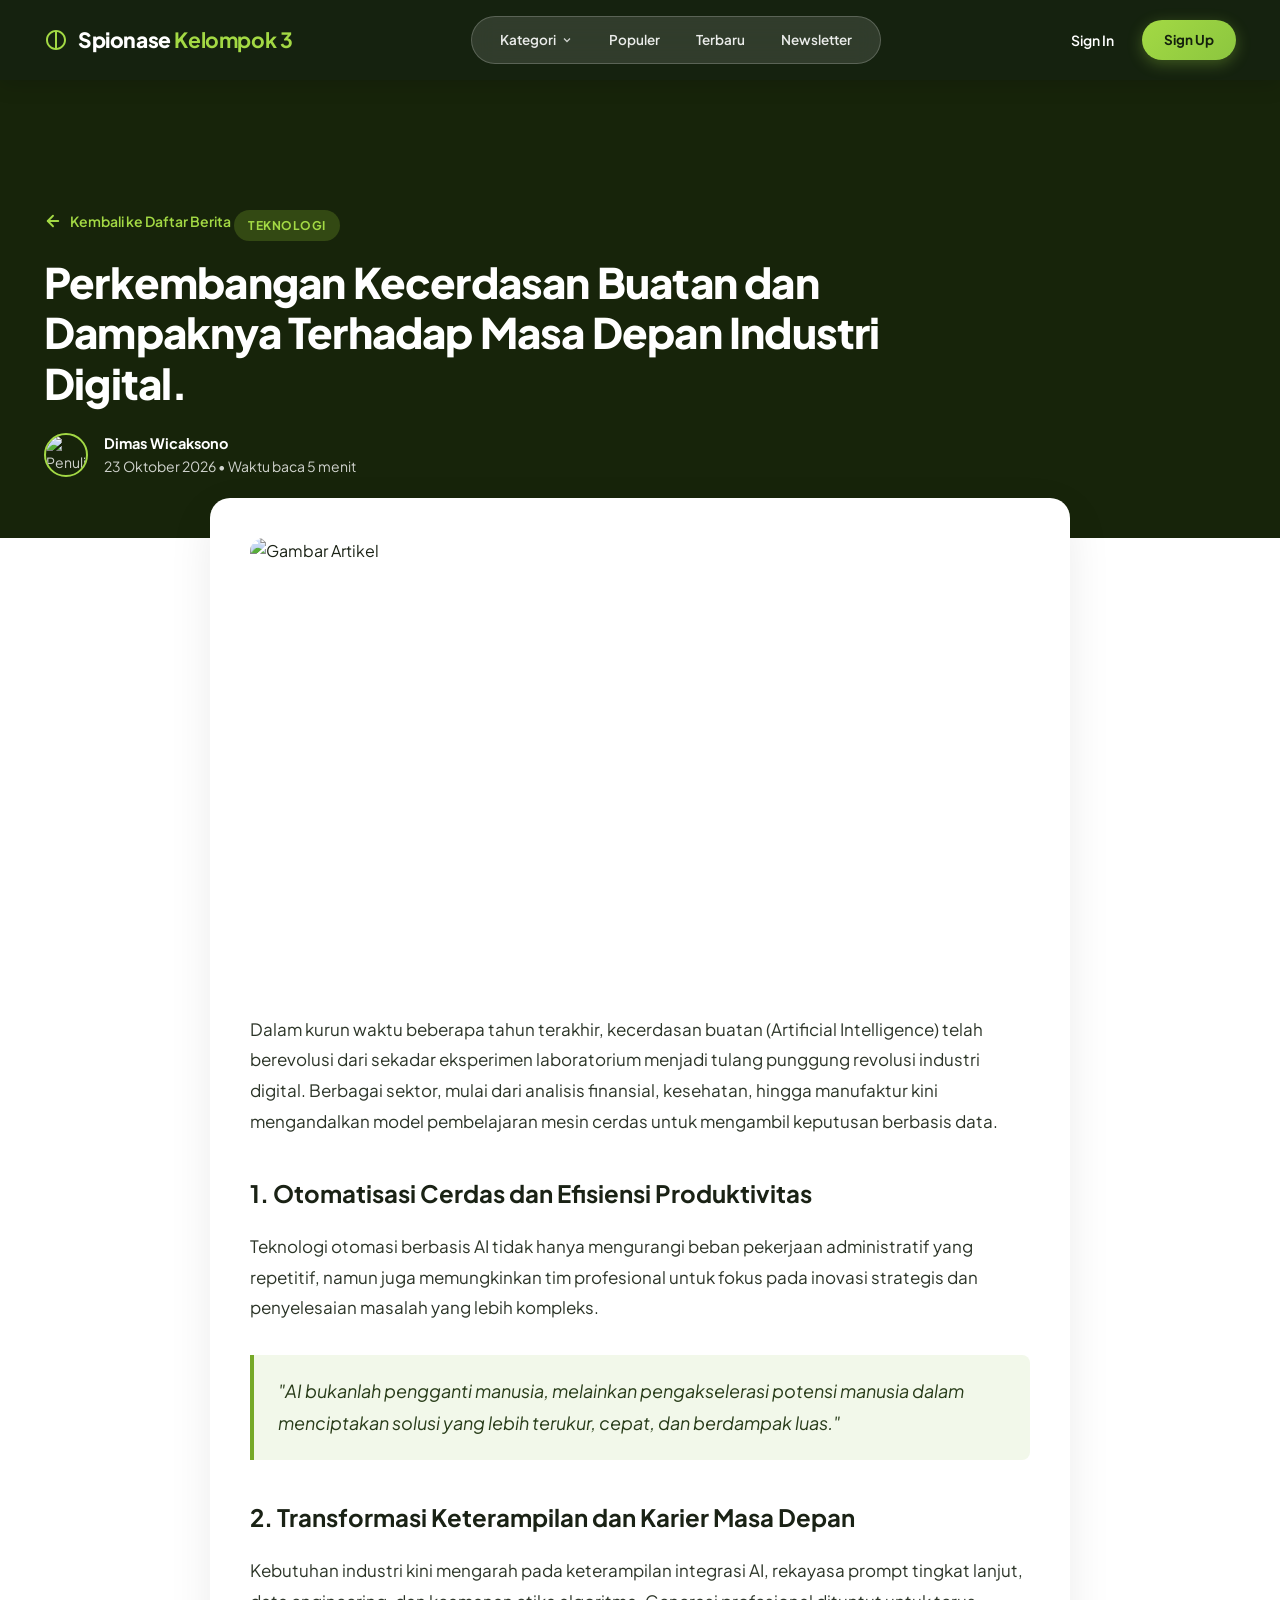
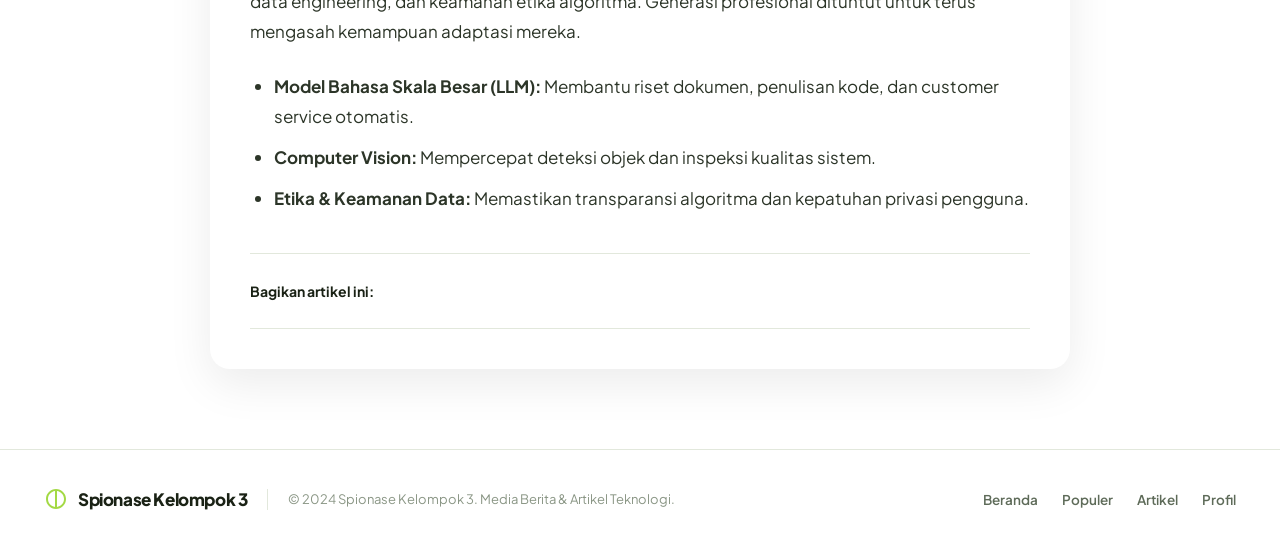
==== article.html @ eb8d232c "first commit" ====
<!DOCTYPE html>
<html lang="en">
<head>
  <meta charset="UTF-8">
  <meta name="viewport" content="width=device-width, initial-scale=1.0">
  <title>Detail Artikel - Spionase Kelompok 3</title>
  <!-- External CSS -->
  <link rel="stylesheet" href="style.css">
  <!-- Supabase JS Client Library via CDN -->
  <script src="https://cdn.jsdelivr.net/npm/@supabase/supabase-js@2"></script>
  <!-- Supabase Configuration -->
  <script src="supabase-config.js"></script>
</head>
<body>

  <!-- ================= Header (Solid Style) ================= -->
  <header class="header header-solid">
    <div class="container header-container">
      <a href="index.html" class="logo">
        <svg class="logo-icon" viewBox="0 0 24 24">
          <path d="M12 2C6.48 2 2 6.48 2 12C2 17.52 6.48 22 12 22C17.52 22 22 17.52 22 12C22 6.48 17.52 2 12 2ZM11 19.93C7.05 19.43 4 16.05 4 12C4 7.95 7.05 4.57 11 4.07V19.93ZM13 4.07C16.95 4.57 20 7.95 20 12C20 16.05 16.95 19.43 13 19.93V4.07Z"/>
        </svg>
        <span>Spionase <span class="logo-accent">Kelompok 3</span></span>
      </a>

      <!-- Functional Navigation Dropdowns -->
      <nav class="nav-links">
        <div class="nav-item-dropdown">
          <a href="index.html" class="nav-link">
            Kategori
            <svg viewBox="0 0 24 24" fill="none" stroke="currentColor" stroke-width="2.5"><polyline points="6 9 12 15 18 9"></polyline></svg>
          </a>
          <div class="nav-dropdown-menu">
            <a href="index.html?category=TEKNOLOGI" class="dropdown-link-item">🤖 Teknologi & AI</a>
            <a href="index.html?category=SAINS" class="dropdown-link-item">🔭 Sains & Antariksa</a>
            <a href="index.html?category=KEAMANAN+SIBER" class="dropdown-link-item">🛡️ Keamanan Siber</a>
            <a href="index.html?category=SOFTWARE+ENGINEERING" class="dropdown-link-item">💻 Software & Web</a>
            <a href="index.html?category=INOVASI+KOTA" class="dropdown-link-item">🏙️ Smart City & IoT</a>
            <a href="index.html?category=BIOTEKNOLOGI" class="dropdown-link-item">🧬 Bioteknologi Medis</a>
          </div>
        </div>

        <a href="index.html#popularSection" class="nav-link">Populer</a>
        <a href="index.html#latestSection" class="nav-link">Terbaru</a>
        <a href="index.html#newsletter" class="nav-link">Newsletter</a>
      </nav>

      <div class="header-auth">
        <a href="auth.html?mode=signin" class="btn-sign-in">Sign In</a>
        <a href="auth.html?mode=signup" class="btn-sign-up">Sign Up</a>
      </div>
    </div>
  </header>

  <!-- ================= Article Header ================= -->
  <section class="article-detail-header">
    <div class="container">
      <a href="index.html" class="back-link">
        <svg width="18" height="18" viewBox="0 0 24 24" fill="none" stroke="currentColor" stroke-width="2.5" stroke-linecap="round" stroke-linejoin="round">
          <line x1="19" y1="12" x2="5" y2="12"></line>
          <polyline points="12 19 5 12 12 5"></polyline>
        </svg>
        Kembali ke Daftar Berita
      </a>
      
      <div id="article-badge" class="article-category-badge">TEKNOLOGI</div>
      <h1 id="article-title" class="article-detail-title">Perkembangan Kecerdasan Buatan dan Dampaknya Terhadap Masa Depan Industri Digital.</h1>
      
      <div class="article-author-meta">
        <img id="author-avatar" src="https://images.unsplash.com/photo-1534528741775-53994a69daeb?auto=format&fit=crop&w=150&q=80" alt="Penulis" class="author-avatar">
        <div class="author-info-text">
          <strong id="author-name">Dimas Wicaksono</strong>
          <span id="article-date">23 Oktober 2026</span> • <span>Waktu baca 5 menit</span>
        </div>
      </div>
    </div>
  </section>

  <!-- ================= Article Content ================= -->
  <main class="container">
    <div class="article-main-container">
      <div class="article-hero-img-wrap">
        <img id="article-image" src="https://images.unsplash.com/photo-1518770660439-4636190af475?auto=format&fit=crop&w=1200&q=80" alt="Gambar Artikel">
      </div>

      <div id="article-body" class="article-content-body">
        <!-- Injeksi via JS -->
      </div>

      <!-- Share section -->
      <div class="article-share-section">
        <span class="share-label">Bagikan artikel ini:</span>
        <div class="share-buttons">
          <a href="#" class="social-link" aria-label="LinkedIn" onclick="navigator.clipboard.writeText(window.location.href); alert('Tautan berhasil disalin!'); return false;">
            <svg viewBox="0 0 24 24"><path d="M19 3a2 2 0 0 1 2 2v14a2 2 0 0 1-2 2H5a2 2 0 0 1-2-2V5a2 2 0 0 1 2-2h14m-.5 15.5v-5.3a3.26 3.26 0 0 0-3.26-3.26c-.85 0-1.84.52-2.28 1.3v-1.11h-2.79v8.37h2.79v-4.93c0-.77.62-1.4 1.39-1.4a1.4 1.4 0 0 1 1.4 1.4v4.93h2.75M6.88 8.56a1.68 1.68 0 0 0 1.68-1.68c0-.93-.75-1.69-1.68-1.69a1.69 1.69 0 0 0-1.69 1.69c0 .93.76 1.68 1.69 1.68m1.39 9.94v-8.37H5.5v8.37h2.77z"/></svg>
          </a>
          <a href="#" class="social-link" aria-label="Twitter">
            <svg viewBox="0 0 24 24"><path d="M22.46 6c-.77.35-1.6.58-2.46.69.88-.53 1.56-1.37 1.88-2.38-.83.5-1.75.85-2.72 1.05C18.37 4.5 17.26 4 16 4c-2.35 0-4.27 1.92-4.27 4.29 0 .34.04.67.11.98C8.28 9.09 5.11 7.38 3 4.79c-.37.63-.58 1.37-.58 2.15 0 1.49.75 2.81 1.91 3.56-.71 0-1.37-.2-1.95-.5v.05c0 2.08 1.48 3.82 3.44 4.21a4.22 4.22 0 0 1-1.93.07 4.28 4.28 0 0 0 4 2.98 8.521 8.521 0 0 1-5.33 1.84c-.34 0-.68-.02-1.02-.06C3.44 20.29 5.7 21 8.12 21 16 21 20.33 14.46 20.33 8.79c0-.19 0-.37-.01-.56.84-.6 1.56-1.36 2.14-2.23z"/></svg>
          </a>
          <a href="#" class="social-link" aria-label="Facebook">
            <svg viewBox="0 0 24 24"><path d="M12 2.04C6.5 2.04 2 6.53 2 12.06C2 17.06 5.66 21.21 10.44 21.96V14.96H7.9V12.06H10.44V9.85C10.44 7.34 11.93 5.96 14.22 5.96C15.31 5.96 16.45 6.15 16.45 6.15V8.62H15.19C13.95 8.62 13.56 9.39 13.56 10.18V12.06H16.34L15.89 14.96H13.56V21.96A10 10 0 0 0 22 12.06C22 6.53 17.5 2.04 12 2.04Z"/></svg>
          </a>
        </div>
      </div>
    </div>
  </main>

  <!-- ================= Compact Footer ================= -->
  <footer class="footer-compact" id="footer">
    <div class="container footer-compact-inner">
      <div class="footer-compact-brand">
        <a href="index.html" class="logo">
          <svg class="logo-icon" viewBox="0 0 24 24">
            <path d="M12 2C6.48 2 2 6.48 2 12C2 17.52 6.48 22 12 22C17.52 22 22 17.52 22 12C22 6.48 17.52 2 12 2ZM11 19.93C7.05 19.43 4 16.05 4 12C4 7.95 7.05 4.57 11 4.07V19.93ZM13 4.07C16.95 4.57 20 7.95 20 12C20 16.05 16.95 19.43 13 19.93V4.07Z"/>
          </svg>
          <span>Spionase Kelompok 3</span>
        </a>
        <p>&copy; 2024 Spionase Kelompok 3. Media Berita & Artikel Teknologi.</p>
      </div>
      <div class="footer-compact-links">
        <a href="index.html">Beranda</a>
        <a href="index.html#popularSection">Populer</a>
        <a href="index.html#latestSection">Artikel</a>
        <a href="profile.html">Profil</a>
      </div>
    </div>
  </footer>

  <!-- Auth Script -->
  <script src="auth.js"></script>

  <!-- Script to load content dynamically based on URL parameter -->
  <script>
    const articlesData = {
      "1": {
        category: "TEKNOLOGI",
        title: "Perkembangan Kecerdasan Buatan dan Dampaknya Terhadap Masa Depan Industri Digital.",
        image: "https://images.unsplash.com/photo-1518770660439-4636190af475?auto=format&fit=crop&w=1200&q=80",
        date: "23 Oktober 2026",
        author: "Dimas Wicaksono",
        avatar: "https://images.unsplash.com/photo-1534528741775-53994a69daeb?auto=format&fit=crop&w=150&q=80",
        content: `
          <p>Dalam kurun waktu beberapa tahun terakhir, kecerdasan buatan (Artificial Intelligence) telah berevolusi dari sekadar eksperimen laboratorium menjadi tulang punggung revolusi industri digital. Berbagai sektor, mulai dari analisis finansial, kesehatan, hingga manufaktur kini mengandalkan model pembelajaran mesin cerdas untuk mengambil keputusan berbasis data.</p>
          
          <h3>1. Otomatisasi Cerdas dan Efisiensi Produktivitas</h3>
          <p>Teknologi otomasi berbasis AI tidak hanya mengurangi beban pekerjaan administratif yang repetitif, namun juga memungkinkan tim profesional untuk fokus pada inovasi strategis dan penyelesaian masalah yang lebih kompleks.</p>

          <blockquote>
            "AI bukanlah pengganti manusia, melainkan pengakselerasi potensi manusia dalam menciptakan solusi yang lebih terukur, cepat, dan berdampak luas."
          </blockquote>

          <h3>2. Transformasi Keterampilan dan Karier Masa Depan</h3>
          <p>Kebutuhan industri kini mengarah pada keterampilan integrasi AI, rekayasa prompt tingkat lanjut, data engineering, dan keamanan etika algoritma. Generasi profesional dituntut untuk terus mengasah kemampuan adaptasi mereka.</p>

          <ul>
            <li><strong>Model Bahasa Skala Besar (LLM):</strong> Membantu riset dokumen, penulisan kode, dan customer service otomatis.</li>
            <li><strong>Computer Vision:</strong> Mempercepat deteksi objek dan inspeksi kualitas sistem.</li>
            <li><strong>Etika & Keamanan Data:</strong> Memastikan transparansi algoritma dan kepatuhan privasi pengguna.</li>
          </ul>
        `
      },
      "2": {
        category: "SAINS",
        title: "Teleskop Luar Angkasa Generasi Baru Temukan Gugusan Bintang Misterius.",
        image: "https://images.unsplash.com/photo-1451187580459-43490279c0fa?auto=format&fit=crop&w=1200&q=80",
        date: "23 Oktober 2026",
        author: "Nabila Maharani",
        avatar: "https://images.unsplash.com/photo-1494790108377-be9c29b29330?auto=format&fit=crop&w=150&q=80",
        content: `
          <p>Para astronom internasional baru saja merilis citra komposit luar angkasa terbaru yang memperlihatkan struktur cincin konsentris di sekitar galaksi berjarak miliaran tahun cahaya. Penemuan ini membuka lembaran baru dalam mempelajari evolusi materi gelap di alam semesta.</p>
        `
      },
      "3": {
        category: "KEAMANAN SIBER",
        title: "Langkah Strategis Memperkuat Pertahanan Keamanan Data Digital di Era Cloud.",
        image: "https://images.unsplash.com/photo-1550751827-4bd374c3f58b?auto=format&fit=crop&w=1200&q=80",
        date: "23 Oktober 2026",
        author: "Rian Pratama",
        avatar: "https://images.unsplash.com/photo-1507003211169-0a1dd7228f2d?auto=format&fit=crop&w=150&q=80",
        content: `
          <p>Seiring migrasi infrastruktur menuju komputasi awan (cloud), pendekatan zero-trust architecture dan enkripsi data end-to-end menjadi standar mutlak untuk mencegah kebocoran informasi krusial perusahaan.</p>
        `
      },
      "4": {
        category: "SOFTWARE ENGINEERING",
        title: "Framework Web Terpopuler yang Wajib Dipelajari Pengembang Saat Ini.",
        image: "https://images.unsplash.com/photo-1498050108023-c5249f4df085?auto=format&fit=crop&w=1200&q=80",
        date: "23 Oktober 2026",
        author: "Fajar Nugroho",
        avatar: "https://images.unsplash.com/photo-1500648767791-00dcc994a43e?auto=format&fit=crop&w=150&q=80",
        content: `
          <p>Tinjauan mendalam mengenai evolusi ekosistem web modern, mulai dari arsitektur berbasis komponen, rendering sisi server (SSR), hingga teknik optimasi performa halaman untuk pengalaman pengguna yang mulus.</p>
        `
      },
      "5": {
        category: "INOVASI KOTA",
        title: "Penerapan Internet of Things (IoT) dalam Mewujudkan Konsep Smart City Modern.",
        image: "https://images.unsplash.com/photo-1526374965328-7f61d4dc18c5?auto=format&fit=crop&w=1200&q=80",
        date: "23 Oktober 2026",
        author: "Siti Rahmawati",
        avatar: "https://images.unsplash.com/photo-1573496359142-b8d87734a5a2?auto=format&fit=crop&w=150&q=80",
        content: `
          <p>Sensor pintar terhubung di seluruh penjuru kota membantu mengoptimalkan pengaturan lampu jalan, distribusi air bersih, dan pemantauan kualitas udara secara real-time.</p>
        `
      },
      "6": {
        category: "DESAIN & PRODUK",
        title: "Prinsip Desain UI/UX yang Meningkatkan Retensi dan Kenyamanan Pengguna.",
        image: "https://images.unsplash.com/photo-1531403009284-440f080d1e12?auto=format&fit=crop&w=1200&q=80",
        date: "23 Oktober 2026",
        author: "Aditya Pratama",
        avatar: "https://images.unsplash.com/photo-1519085360753-af0119f7cbe7?auto=format&fit=crop&w=150&q=80",
        content: `
          <p>Membahas hierarki visual, kontras warna yang ramah mata, serta waktu respons interaksi yang menjadi pembeda utama antara aplikasi biasa dengan produk digital unggulan.</p>
        `
      },
      "7": {
        category: "EKONOMI DIGITAL",
        title: "Peluang dan Tantangan Startup Teknologi dalam Ekosistem Bisnis Global.",
        image: "https://images.unsplash.com/photo-1579546929518-9e396f3cc809?auto=format&fit=crop&w=1200&q=80",
        date: "23 Oktober 2026",
        author: "Budi Santoso",
        avatar: "https://images.unsplash.com/photo-1506794778202-cad84cf45f1d?auto=format&fit=crop&w=150&q=80",
        content: `
          <p>Analisis tren pendanaan modal ventura, validasi produk di pasar nyata, dan pengelolaan cash flow berkelanjutan bagi perusahaan rintisan di era suku bunga global.</p>
        `
      },
      "8": {
        category: "BIOTEKNOLOGI",
        title: "Inovasi Bioteknologi Medis dalam Percepatan Deteksi Penyakit Kronis.",
        image: "https://images.unsplash.com/photo-1532094349884-543bc11b234d?auto=format&fit=crop&w=1200&q=80",
        date: "23 Oktober 2026",
        author: "Dr. Hendra Gunawan",
        avatar: "https://images.unsplash.com/photo-1472099645785-5658abf4ff4e?auto=format&fit=crop&w=150&q=80",
        content: `
          <p>Pengembangan perangkat diagnosis lab-on-a-chip portabel yang memungkinkan tes sampel darah instan dengan hasil akurat di fasilitas kesehatan pelosok.</p>
        `
      },
      "9": {
        category: "CLOUD COMPUTING",
        title: "Membangun Arsitektur Microservices yang Tangguh dan Efisien Biaya.",
        image: "https://images.unsplash.com/photo-1555066931-4365d14bab8c?auto=format&fit=crop&w=1200&q=80",
        date: "23 Oktober 2026",
        author: "Lutfi Hakim",
        avatar: "https://images.unsplash.com/photo-1517841905240-472988babdf9?auto=format&fit=crop&w=150&q=80",
        content: `
          <p>Panduan teknis memecah aplikasi monolitik menjadi layanan mikro modular dengan container orchestration untuk skalabilitas traffic jutaan pengguna.</p>
        `
      },
      "10": {
        category: "RISET MASA DEPAN",
        title: "Komputasi Kuantum: Menuju Lompatan Besar Pengolahan Data Kompleks.",
        image: "https://images.unsplash.com/photo-1507668077129-56e32842fceb?auto=format&fit=crop&w=1200&q=80",
        date: "23 Oktober 2026",
        author: "Prof. Irwan Syahputra",
        avatar: "https://images.unsplash.com/photo-1544005313-94ddf0286df2?auto=format&fit=crop&w=150&q=80",
        content: `
          <p>Eksplorasi kemampuan prosesor kuantum dalam memecahkan persamaan matematika rumit yang membutuhkan waktu ribuan tahun pada superkomputer konvensional.</p>
        `
      }
    };

    const urlParams = new URLSearchParams(window.location.search);
    const articleId = urlParams.get('id') || "1";
    const data = articlesData[articleId] || articlesData["1"];

    document.getElementById('article-badge').textContent = data.category;
    document.getElementById('article-title').textContent = data.title;
    document.getElementById('article-image').src = data.image;
    document.getElementById('article-date').textContent = data.date;
    document.getElementById('author-name').textContent = data.author;
    if (data.avatar) document.getElementById('author-avatar').src = data.avatar;
    document.getElementById('article-body').innerHTML = data.content;
    document.title = data.title + " - Spionase Kelompok 3";
  </script>
</body>
</html>
---- style.css ----
/* ==========================================================================
   Spionase Kelompok 3 - Modern Articles & News Website Stylesheet
   Fully functional filtering, search, and responsive layout
   ========================================================================== */

@import url('https://fonts.googleapis.com/css2?family=Plus+Jakarta+Sans:ital,wght@0,300;0,400;0,500;0,600;0,700;0,800;1,400&display=swap');

:root {
  --primary-green: #76a928;
  --primary-hover: #659320;
  --accent-lime: #a3d944;
  --text-dark: #1a2215;
  --text-muted: #5e6b59;
  --text-subtle: #8a9685;
  --border-color: #e2e8dc;
  --card-bg: #ffffff;
  --body-bg: #ffffff;
  --font-family: 'Plus Jakarta Sans', -apple-system, BlinkMacSystemFont, 'Segoe UI', Roboto, sans-serif;
  --radius-sm: 8px;
  --radius-md: 14px;
  --radius-lg: 20px;
  --radius-pill: 9999px;
  --shadow-sm: 0 2px 8px rgba(0, 0, 0, 0.04);
  --shadow-md: 0 10px 30px rgba(0, 0, 0, 0.08);
  --transition: all 0.25s cubic-bezier(0.16, 1, 0.3, 1);
}

/* Base Reset */
* {
  margin: 0;
  padding: 0;
  box-sizing: border-box;
}

html {
  scroll-behavior: smooth;
}

body {
  font-family: var(--font-family);
  color: var(--text-dark);
  background-color: var(--body-bg);
  line-height: 1.6;
  -webkit-font-smoothing: antialiased;
  -moz-osx-font-smoothing: grayscale;
}

img {
  max-width: 100%;
  height: auto;
  display: block;
}

a {
  text-decoration: none;
  color: inherit;
  transition: var(--transition);
}

ul {
  list-style: none;
}

button, input, select, textarea {
  font-family: inherit;
}

.container {
  max-width: 1240px;
  margin: 0 auto;
  padding: 0 24px;
}

/* ==========================================================================
   Header & Interactive Navigation
   ========================================================================== */
.header {
  position: absolute;
  top: 0;
  left: 0;
  width: 100%;
  z-index: 100;
  padding: 20px 0;
  transition: var(--transition);
}

.header.header-solid {
  position: sticky;
  top: 0;
  background-color: #15220f;
  box-shadow: 0 4px 20px rgba(0, 0, 0, 0.15);
  padding: 16px 0;
}

.header-container {
  display: flex;
  align-items: center;
  justify-content: space-between;
}

/* Brand Logo */
.logo {
  display: flex;
  align-items: center;
  gap: 10px;
  font-size: 21px;
  font-weight: 800;
  color: #ffffff;
  letter-spacing: -0.4px;
}

.logo-accent {
  color: var(--accent-lime);
  font-weight: 700;
}

.logo-icon {
  width: 24px;
  height: 24px;
  fill: var(--accent-lime);
}

/* Nav Menu with Interactive Dropdowns */
.nav-links {
  display: flex;
  align-items: center;
  gap: 8px;
  background: rgba(255, 255, 255, 0.12);
  backdrop-filter: blur(12px);
  padding: 6px 14px;
  border-radius: var(--radius-pill);
  border: 1px solid rgba(255, 255, 255, 0.2);
}

.nav-item-dropdown {
  position: relative;
}

.nav-link {
  color: rgba(255, 255, 255, 0.9);
  font-size: 13.5px;
  font-weight: 600;
  display: flex;
  align-items: center;
  gap: 5px;
  padding: 6px 14px;
  border-radius: var(--radius-pill);
  cursor: pointer;
  background: none;
  border: none;
  transition: var(--transition);
}

.nav-link:hover,
.nav-link.active {
  color: #ffffff;
  background: rgba(255, 255, 255, 0.18);
}

.nav-link svg {
  width: 12px;
  height: 12px;
  opacity: 0.85;
  transition: transform 0.2s ease;
}

.nav-item-dropdown:hover .nav-link svg {
  transform: rotate(180deg);
}

/* Dropdown Menu Popup */
.nav-dropdown-menu {
  position: absolute;
  top: calc(100% + 10px);
  left: 0;
  width: 210px;
  background: #ffffff;
  border-radius: var(--radius-md);
  box-shadow: 0 12px 35px rgba(0, 0, 0, 0.15);
  border: 1px solid var(--border-color);
  padding: 8px 0;
  display: none;
  z-index: 200;
  animation: fadeInDown 0.2s cubic-bezier(0.16, 1, 0.3, 1);
}

.nav-item-dropdown:hover .nav-dropdown-menu {
  display: block;
}

.dropdown-link-item {
  display: flex;
  align-items: center;
  gap: 8px;
  padding: 9px 18px;
  font-size: 13px;
  font-weight: 600;
  color: var(--text-dark);
  cursor: pointer;
  background: none;
  border: none;
  width: 100%;
  text-align: left;
  transition: var(--transition);
}

.dropdown-link-item:hover {
  background-color: #f4f8ee;
  color: var(--primary-green);
  padding-left: 22px;
}

/* Auth Buttons */
.header-auth {
  display: flex;
  align-items: center;
  gap: 16px;
}

.btn-sign-in {
  color: #ffffff;
  font-size: 14px;
  font-weight: 600;
  padding: 8px 12px;
  transition: var(--transition);
}

.btn-sign-in:hover {
  color: var(--accent-lime);
}

.btn-sign-up {
  background: linear-gradient(135deg, var(--accent-lime), #8cc63f);
  color: #14200d;
  font-size: 13.5px;
  font-weight: 700;
  padding: 9px 22px;
  border-radius: var(--radius-pill);
  box-shadow: 0 4px 15px rgba(163, 217, 68, 0.3);
  transition: var(--transition);
}

.btn-sign-up:hover {
  transform: translateY(-2px);
  box-shadow: 0 6px 20px rgba(163, 217, 68, 0.45);
}

/* User Profile Badge (Logged In) */
.user-menu-wrapper {
  position: relative;
}

.user-profile-badge {
  display: flex;
  align-items: center;
  gap: 10px;
  background: rgba(255, 255, 255, 0.18);
  backdrop-filter: blur(8px);
  padding: 5px 14px 5px 6px;
  border-radius: var(--radius-pill);
  cursor: pointer;
  border: 1px solid rgba(255, 255, 255, 0.25);
  color: #ffffff;
  transition: var(--transition);
}

.user-profile-badge:hover {
  background: rgba(255, 255, 255, 0.28);
}

.nav-user-avatar {
  width: 32px;
  height: 32px;
  border-radius: 50%;
  object-fit: cover;
  border: 1.5px solid var(--accent-lime);
}

.nav-user-name {
  font-size: 14px;
  font-weight: 700;
}

.user-dropdown-menu {
  position: absolute;
  top: calc(100% + 12px);
  right: 0;
  width: 240px;
  background: #ffffff;
  border-radius: var(--radius-md);
  box-shadow: 0 12px 35px rgba(0, 0, 0, 0.15);
  border: 1px solid var(--border-color);
  padding: 12px 0;
  display: none;
  z-index: 200;
  animation: fadeInDown 0.2s cubic-bezier(0.16, 1, 0.3, 1);
}

.user-dropdown-menu.show {
  display: block;
}

@keyframes fadeInDown {
  from { opacity: 0; transform: translateY(-8px); }
  to { opacity: 1; transform: translateY(0); }
}

.dropdown-user-info {
  padding: 8px 18px 12px;
}

.user-fullname {
  display: block;
  font-size: 14.5px;
  font-weight: 700;
  color: var(--text-dark);
}

.user-role-tag {
  display: inline-block;
  background: #f0f7e6;
  color: #5b8c1d;
  font-size: 11px;
  font-weight: 700;
  padding: 2px 8px;
  border-radius: var(--radius-pill);
  margin: 4px 0 2px;
}

.user-email-text {
  display: block;
  font-size: 12px;
  color: var(--text-muted);
  word-break: break-all;
}

.dropdown-divider {
  height: 1px;
  background-color: var(--border-color);
  margin: 6px 0;
}

.dropdown-item {
  display: flex;
  align-items: center;
  gap: 10px;
  padding: 10px 18px;
  font-size: 13.5px;
  font-weight: 600;
  color: var(--text-dark);
  background: none;
  border: none;
  width: 100%;
  text-align: left;
  cursor: pointer;
  transition: var(--transition);
}

.dropdown-item:hover {
  background-color: #f7f9f5;
  color: var(--primary-green);
}

.dropdown-item.logout-btn {
  color: #dc3545;
}

/* ==========================================================================
   Hero Section
   ========================================================================== */
.hero {
  position: relative;
  min-height: 600px;
  background: linear-gradient(180deg, rgba(16, 28, 12, 0.58) 0%, rgba(16, 28, 12, 0.42) 60%, rgba(16, 28, 12, 0.72) 100%),
              url('https://images.unsplash.com/photo-1518770660439-4636190af475?auto=format&fit=crop&w=1920&q=80') center/cover no-repeat;
  display: flex;
  align-items: center;
  padding: 160px 0 90px;
  color: #ffffff;
}

.hero-content {
  max-width: 820px;
}

.hero-title {
  font-size: 50px;
  font-weight: 700;
  line-height: 1.18;
  letter-spacing: -1.2px;
  margin-bottom: 36px;
  text-shadow: 0 2px 8px rgba(0, 0, 0, 0.3);
}

.hero-search-wrapper {
  position: relative;
  max-width: 480px;
}

.search-box {
  display: flex;
  align-items: center;
  background: #ffffff;
  border-radius: var(--radius-pill);
  padding: 6px 6px 6px 20px;
  box-shadow: 0 8px 30px rgba(0, 0, 0, 0.2);
}

.search-box .search-icon {
  width: 18px;
  height: 18px;
  color: #8c9388;
  margin-right: 12px;
  flex-shrink: 0;
}

.search-box input {
  flex: 1;
  border: none;
  outline: none;
  font-size: 14px;
  color: var(--text-dark);
  background: transparent;
}

.search-box input::placeholder {
  color: #9ba198;
}

.btn-search {
  display: inline-flex;
  align-items: center;
  gap: 8px;
  background-color: var(--accent-lime);
  color: #17240a;
  border: none;
  padding: 10px 22px;
  border-radius: var(--radius-pill);
  font-size: 13px;
  font-weight: 700;
  cursor: pointer;
  transition: var(--transition);
}

.btn-search svg {
  width: 14px;
  height: 14px;
  transition: transform 0.2s;
}

.btn-search:hover {
  background-color: #b7ed4b;
}

.btn-search:hover svg {
  transform: translateX(2px);
}

.hero-explore {
  position: absolute;
  right: 48px;
  bottom: 40px;
  display: flex;
  align-items: center;
  gap: 12px;
  font-size: 13px;
  font-weight: 600;
  color: #ffffff;
  cursor: pointer;
}

.hero-explore .arrow-circle {
  width: 32px;
  height: 32px;
  border-radius: 50%;
  border: 1.5px solid rgba(255, 255, 255, 0.8);
  display: flex;
  align-items: center;
  justify-content: center;
  transition: var(--transition);
}

.hero-explore:hover .arrow-circle {
  background: #ffffff;
  color: #17240a;
  transform: translateY(3px);
}

/* ==========================================================================
   Category Interactive Filter Pill Bar
   ========================================================================== */
.category-filter-section {
  padding: 32px 0 10px;
  background-color: #f7faf4;
  border-bottom: 1px solid var(--border-color);
}

.category-filter-container {
  display: flex;
  align-items: center;
  justify-content: space-between;
  flex-wrap: wrap;
  gap: 16px;
}

.category-filter-pills {
  display: flex;
  align-items: center;
  gap: 10px;
  flex-wrap: wrap;
}

.filter-pill {
  padding: 8px 18px;
  background: #ffffff;
  border: 1.5px solid var(--border-color);
  border-radius: var(--radius-pill);
  font-size: 13px;
  font-weight: 600;
  color: var(--text-muted);
  cursor: pointer;
  transition: var(--transition);
}

.filter-pill:hover {
  background: #f0f6e8;
  color: var(--text-dark);
  border-color: #cbd8c0;
}

.filter-pill.active {
  background: var(--text-dark);
  color: #ffffff;
  border-color: var(--text-dark);
  box-shadow: 0 4px 12px rgba(0, 0, 0, 0.12);
}

.filter-status-text {
  font-size: 13.5px;
  font-weight: 600;
  color: var(--text-muted);
}

.filter-status-text strong {
  color: var(--primary-green);
}

/* ==========================================================================
   Section Layouts
   ========================================================================== */
.section {
  padding: 60px 0;
}

.section-title {
  font-size: 28px;
  font-weight: 700;
  letter-spacing: -0.5px;
  margin-bottom: 32px;
  color: var(--text-dark);
}

.article-date {
  display: block;
  font-size: 12px;
  font-weight: 600;
  color: var(--text-subtle);
  margin-bottom: 10px;
  text-transform: uppercase;
  letter-spacing: 0.4px;
}

.article-link {
  display: block;
  color: inherit;
  cursor: pointer;
}

/* ==========================================================================
   Popular Articles (2 Columns)
   ========================================================================== */
.popular-grid {
  display: grid;
  grid-template-columns: 1.15fr 1fr;
  gap: 36px;
  align-items: start;
}

.featured-card {
  display: flex;
  flex-direction: column;
}

.featured-img-wrap {
  width: 100%;
  height: 340px;
  border-radius: var(--radius-md);
  overflow: hidden;
  margin-bottom: 18px;
  background-color: #f1f3ed;
}

.featured-img-wrap img {
  width: 100%;
  height: 100%;
  object-fit: cover;
  transition: transform 0.4s ease;
}

.featured-card:hover .featured-img-wrap img {
  transform: scale(1.03);
}

.featured-title {
  font-size: 22px;
  font-weight: 700;
  line-height: 1.3;
  margin-bottom: 12px;
  color: var(--text-dark);
  transition: var(--transition);
}

.featured-card:hover .featured-title {
  color: var(--primary-green);
}

.featured-desc {
  font-size: 14px;
  color: var(--text-muted);
  line-height: 1.6;
}

.side-articles-list {
  display: flex;
  flex-direction: column;
  gap: 24px;
}

.side-card {
  display: flex;
  gap: 20px;
  align-items: center;
}

.side-img-wrap {
  width: 160px;
  height: 110px;
  flex-shrink: 0;
  border-radius: var(--radius-md);
  overflow: hidden;
  background-color: #f1f3ed;
}

.side-img-wrap img {
  width: 100%;
  height: 100%;
  object-fit: cover;
  transition: transform 0.3s ease;
}

.side-card:hover .side-img-wrap img {
  transform: scale(1.05);
}

.side-content {
  flex: 1;
}

.side-title {
  font-size: 16px;
  font-weight: 700;
  line-height: 1.35;
  color: var(--text-dark);
  transition: var(--transition);
}

.side-card:hover .side-title {
  color: var(--primary-green);
}

/* ==========================================================================
   Latest Articles (3x2 Grid)
   ========================================================================== */
.latest-section {
  padding-top: 10px;
}

.latest-grid {
  display: grid;
  grid-template-columns: repeat(3, 1fr);
  gap: 36px 28px;
}

.latest-card {
  display: flex;
  flex-direction: column;
  transition: var(--transition);
}

.latest-img-wrap {
  width: 100%;
  height: 220px;
  border-radius: var(--radius-md);
  overflow: hidden;
  margin-bottom: 16px;
  background-color: #f1f3ed;
}

.latest-img-wrap img {
  width: 100%;
  height: 100%;
  object-fit: cover;
  transition: transform 0.35s ease;
}

.latest-card:hover .latest-img-wrap img {
  transform: scale(1.04);
}

.latest-title {
  font-size: 17px;
  font-weight: 700;
  line-height: 1.35;
  margin-bottom: 10px;
  color: var(--text-dark);
  transition: var(--transition);
}

.latest-card:hover .latest-title {
  color: var(--primary-green);
}

.latest-desc {
  font-size: 13.5px;
  color: var(--text-muted);
  line-height: 1.55;
}

/* Empty search state */
.empty-state-box {
  grid-column: 1 / -1;
  text-align: center;
  padding: 60px 20px;
  background: #f7faf4;
  border-radius: var(--radius-lg);
  border: 1px dashed var(--border-color);
}

.empty-state-box h3 {
  font-size: 20px;
  color: var(--text-dark);
  margin-bottom: 8px;
}

.empty-state-box p {
  font-size: 14px;
  color: var(--text-muted);
}

/* ==========================================================================
   Pagination
   ========================================================================== */
.pagination-wrapper {
  display: flex;
  align-items: center;
  justify-content: space-between;
  margin-top: 56px;
  padding-top: 24px;
}

.page-nav-btn {
  display: inline-flex;
  align-items: center;
  gap: 8px;
  padding: 10px 22px;
  border: 1px solid var(--border-color);
  background-color: #ffffff;
  border-radius: var(--radius-pill);
  font-size: 13px;
  font-weight: 600;
  color: var(--text-dark);
  cursor: pointer;
  transition: var(--transition);
}

.page-nav-btn svg {
  width: 14px;
  height: 14px;
}

.page-nav-btn:hover {
  background-color: #f7f9f5;
  border-color: #cbd4c5;
}

.page-numbers {
  display: flex;
  align-items: center;
  gap: 8px;
}

.page-num {
  width: 36px;
  height: 36px;
  display: flex;
  align-items: center;
  justify-content: center;
  border-radius: 50%;
  font-size: 13px;
  font-weight: 600;
  color: var(--text-muted);
  cursor: pointer;
  transition: var(--transition);
}

.page-num:hover:not(.active):not(.dots) {
  background-color: #f2f5ed;
  color: var(--text-dark);
}

.page-num.active {
  background-color: #dcf2a6;
  color: #17240a;
  font-weight: 700;
}

.page-num.dots {
  cursor: default;
}

/* ==========================================================================
   Call To Action (CTA) Banner
   ========================================================================== */
.cta-banner {
  margin: 40px 0 0;
  position: relative;
  background: linear-gradient(180deg, rgba(20, 36, 15, 0.6) 0%, rgba(20, 36, 15, 0.7) 100%),
              url('https://images.unsplash.com/photo-1518770660439-4636190af475?auto=format&fit=crop&w=1920&q=80') center/cover no-repeat;
  padding: 90px 24px;
  text-align: center;
  color: #ffffff;
}

.cta-title {
  font-size: 44px;
  font-weight: 700;
  line-height: 1.2;
  letter-spacing: -1px;
  margin-bottom: 36px;
  text-shadow: 0 2px 8px rgba(0, 0, 0, 0.3);
}

.cta-form-wrapper {
  max-width: 480px;
  margin: 0 auto;
}

.cta-form {
  display: flex;
  align-items: center;
  background: #ffffff;
  border-radius: var(--radius-pill);
  padding: 6px 6px 6px 20px;
  box-shadow: 0 8px 30px rgba(0, 0, 0, 0.25);
}

.cta-form input {
  flex: 1;
  border: none;
  outline: none;
  font-size: 14px;
  color: var(--text-dark);
  background: transparent;
}

.cta-form input::placeholder {
  color: #9ba198;
}

.btn-join {
  display: inline-flex;
  align-items: center;
  gap: 8px;
  background-color: var(--accent-lime);
  color: #17240a;
  border: none;
  padding: 11px 24px;
  border-radius: var(--radius-pill);
  font-size: 13px;
  font-weight: 700;
  cursor: pointer;
  transition: var(--transition);
}

.btn-join:hover {
  background-color: #b7ed4b;
}

.btn-join svg {
  width: 14px;
  height: 14px;
}

/* ==========================================================================
   Article Detail Page Styles
   ========================================================================== */
.article-detail-header {
  background-color: #17240a;
  padding: 130px 0 60px;
  color: #ffffff;
}

.back-link {
  display: inline-flex;
  align-items: center;
  gap: 8px;
  color: var(--accent-lime);
  font-size: 14px;
  font-weight: 600;
  margin-bottom: 24px;
  transition: var(--transition);
}

.back-link:hover {
  transform: translateX(-4px);
  color: #bdfa4d;
}

.article-category-badge {
  display: inline-block;
  background-color: rgba(164, 220, 55, 0.2);
  color: var(--accent-lime);
  padding: 6px 14px;
  border-radius: var(--radius-pill);
  font-size: 12px;
  font-weight: 700;
  text-transform: uppercase;
  letter-spacing: 0.5px;
  margin-bottom: 16px;
}

.article-detail-title {
  font-size: 42px;
  font-weight: 800;
  line-height: 1.2;
  letter-spacing: -0.8px;
  margin-bottom: 24px;
  max-width: 900px;
}

.article-author-meta {
  display: flex;
  align-items: center;
  gap: 16px;
  font-size: 14px;
  color: rgba(255, 255, 255, 0.8);
}

.author-avatar {
  width: 44px;
  height: 44px;
  border-radius: 50%;
  object-fit: cover;
  border: 2px solid var(--accent-lime);
}

.author-info-text strong {
  display: block;
  color: #ffffff;
  font-size: 14.5px;
}

.article-main-container {
  max-width: 860px;
  margin: -40px auto 80px;
  background: #ffffff;
  border-radius: var(--radius-lg);
  padding: 40px;
  box-shadow: 0 15px 45px rgba(0, 0, 0, 0.08);
  position: relative;
  z-index: 10;
}

.article-hero-img-wrap {
  width: 100%;
  height: 440px;
  border-radius: var(--radius-md);
  overflow: hidden;
  margin-bottom: 36px;
}

.article-hero-img-wrap img {
  width: 100%;
  height: 100%;
  object-fit: cover;
}

.article-content-body {
  font-size: 17px;
  line-height: 1.8;
  color: #2c3528;
}

.article-content-body p {
  margin-bottom: 24px;
}

.article-content-body h3 {
  font-size: 24px;
  font-weight: 700;
  color: var(--text-dark);
  margin: 36px 0 16px;
}

.article-content-body blockquote {
  border-left: 4px solid var(--primary-green);
  background-color: #f2f8ea;
  padding: 20px 24px;
  border-radius: 0 var(--radius-sm) var(--radius-sm) 0;
  font-size: 18px;
  font-style: italic;
  color: #273b18;
  margin: 32px 0;
}

.article-content-body ul {
  list-style: disc;
  margin-left: 24px;
  margin-bottom: 24px;
}

.article-content-body li {
  margin-bottom: 10px;
}

.article-share-section {
  display: flex;
  align-items: center;
  justify-content: space-between;
  padding: 24px 0;
  margin-top: 40px;
  border-top: 1px solid var(--border-color);
  border-bottom: 1px solid var(--border-color);
}

.share-label {
  font-weight: 700;
  font-size: 14px;
}

.share-buttons {
  display: flex;
  gap: 12px;
}

/* ==========================================================================
   Profile Settings Page Styles
   ========================================================================== */
.profile-page-body {
  background-color: #f7faf4;
  min-height: 100vh;
}

.profile-container {
  padding-top: 40px;
  padding-bottom: 80px;
}

.profile-layout {
  display: grid;
  grid-template-columns: 280px 1fr;
  gap: 32px;
  align-items: start;
}

.profile-sidebar {
  background: #ffffff;
  border-radius: var(--radius-lg);
  padding: 28px 20px;
  border: 1px solid var(--border-color);
  box-shadow: var(--shadow-sm);
}

.profile-card-preview {
  text-align: center;
  padding-bottom: 24px;
  border-bottom: 1px solid var(--border-color);
  margin-bottom: 20px;
}

.avatar-edit-wrapper {
  position: relative;
  width: 90px;
  height: 90px;
  margin: 0 auto 16px;
}

.profile-main-avatar {
  width: 100%;
  height: 100%;
  border-radius: 50%;
  object-fit: cover;
  border: 3px solid var(--accent-lime);
  box-shadow: 0 4px 15px rgba(0, 0, 0, 0.08);
}

.sidebar-user-name {
  font-size: 18px;
  font-weight: 700;
  color: var(--text-dark);
  margin-bottom: 4px;
}

.sidebar-user-role {
  display: inline-block;
  background: #f0f7e6;
  color: var(--primary-green);
  font-size: 11px;
  font-weight: 700;
  padding: 3px 10px;
  border-radius: var(--radius-pill);
  margin-bottom: 6px;
}

.sidebar-user-email {
  font-size: 12px;
  color: var(--text-muted);
}

.profile-sidebar-nav {
  display: flex;
  flex-direction: column;
  gap: 8px;
}

.profile-nav-tab {
  display: flex;
  align-items: center;
  gap: 12px;
  padding: 12px 16px;
  border-radius: var(--radius-md);
  font-size: 13.5px;
  font-weight: 600;
  color: var(--text-muted);
  border: none;
  background: none;
  width: 100%;
  text-align: left;
  cursor: pointer;
  transition: var(--transition);
}

.profile-nav-tab svg {
  width: 18px;
  height: 18px;
}

.profile-nav-tab:hover {
  background: #f7f9f5;
  color: var(--text-dark);
}

.profile-nav-tab.active {
  background: #edf6e3;
  color: var(--primary-green);
  font-weight: 700;
}

.profile-nav-tab.text-danger {
  color: #dc3545;
}

.profile-nav-tab.text-danger:hover {
  background: #fff1f2;
}

.profile-content-area {
  background: #ffffff;
  border-radius: var(--radius-lg);
  padding: 36px 40px;
  border: 1px solid var(--border-color);
  box-shadow: var(--shadow-sm);
}

.tab-header-box {
  margin-bottom: 28px;
}

.tab-header-box h2 {
  font-size: 24px;
  font-weight: 700;
  letter-spacing: -0.4px;
  color: var(--text-dark);
  margin-bottom: 6px;
}

.tab-header-box p {
  font-size: 14px;
  color: var(--text-muted);
}

.avatar-choices {
  display: flex;
  gap: 12px;
  margin-top: 8px;
}

.avatar-choice-item {
  width: 52px;
  height: 52px;
  border-radius: 50%;
  object-fit: cover;
  cursor: pointer;
  border: 2px solid transparent;
  transition: var(--transition);
}

.avatar-choice-item:hover {
  transform: scale(1.08);
}

.avatar-choice-item.active {
  border-color: var(--primary-green);
  box-shadow: 0 0 0 3px rgba(118, 169, 40, 0.25);
}

.profile-form-grid {
  display: grid;
  grid-template-columns: 1fr 1fr;
  gap: 20px;
}

.profile-textarea {
  width: 100%;
  border: 1.5px solid var(--border-color);
  border-radius: var(--radius-md);
  padding: 12px 14px;
  font-size: 14px;
  color: var(--text-dark);
  outline: none;
  background-color: #fbfdf9;
  resize: vertical;
  transition: var(--transition);
}

.profile-textarea:focus {
  border-color: var(--primary-green);
  background-color: #ffffff;
  box-shadow: 0 0 0 4px rgba(118, 169, 40, 0.12);
}

.profile-btn-row {
  margin-top: 24px;
  display: flex;
  justify-content: flex-end;
}

.btn-save-profile {
  background-color: var(--primary-green);
  color: #ffffff;
  border: none;
  padding: 12px 28px;
  border-radius: var(--radius-pill);
  font-size: 14px;
  font-weight: 700;
  cursor: pointer;
  transition: var(--transition);
}

.btn-save-profile:hover {
  background-color: var(--primary-hover);
  transform: translateY(-1px);
}

/* ==========================================================================
   Auth Page Styles (Sign In / Sign Up)
   ========================================================================== */
.auth-page-body {
  background-color: #f7f9f5;
  min-height: 100vh;
}

.auth-wrapper {
  display: grid;
  grid-template-columns: 1.1fr 1fr;
  min-height: 100vh;
}

.auth-hero-column {
  position: relative;
  background: url('https://images.unsplash.com/photo-1518770660439-4636190af475?auto=format&fit=crop&w=1400&q=80') center/cover no-repeat;
  display: flex;
  flex-direction: column;
  padding: 48px;
}

.auth-hero-overlay {
  position: absolute;
  top: 0;
  left: 0;
  width: 100%;
  height: 100%;
  background: linear-gradient(135deg, rgba(16, 28, 12, 0.85) 0%, rgba(26, 44, 18, 0.75) 100%);
}

.auth-hero-content {
  position: relative;
  z-index: 2;
  color: #ffffff;
  display: flex;
  flex-direction: column;
  justify-content: space-between;
  height: 100%;
}

.auth-hero-text {
  margin: auto 0;
  max-width: 460px;
}

.auth-hero-text h2 {
  font-size: 38px;
  font-weight: 800;
  line-height: 1.25;
  margin-bottom: 16px;
  letter-spacing: -0.6px;
}

.auth-hero-text p {
  font-size: 16px;
  color: rgba(255, 255, 255, 0.8);
  line-height: 1.6;
}

.auth-hero-footer {
  display: flex;
  justify-content: space-between;
  align-items: center;
  font-size: 13px;
  color: rgba(255, 255, 255, 0.6);
}

.auth-hero-footer a {
  color: var(--accent-lime);
  font-weight: 600;
}

.auth-hero-footer a:hover {
  color: #ffffff;
}

.auth-form-column {
  display: flex;
  align-items: center;
  justify-content: center;
  padding: 40px 24px;
}

.auth-card {
  width: 100%;
  max-width: 440px;
  background: #ffffff;
  border-radius: var(--radius-lg);
  padding: 40px;
  box-shadow: 0 10px 40px rgba(0, 0, 0, 0.06);
  border: 1px solid var(--border-color);
}

.auth-tabs {
  display: flex;
  background-color: #f0f4ec;
  border-radius: var(--radius-pill);
  padding: 4px;
  margin-bottom: 20px;
}

.auth-tab-btn {
  flex: 1;
  border: none;
  background: none;
  padding: 10px;
  font-size: 13.5px;
  font-weight: 600;
  color: var(--text-muted);
  border-radius: var(--radius-pill);
  cursor: pointer;
  transition: var(--transition);
}

.auth-tab-btn.active {
  background-color: #ffffff;
  color: var(--text-dark);
  box-shadow: 0 2px 8px rgba(0, 0, 0, 0.08);
}

/* Supabase Status Badge */
.supabase-status-badge {
  padding: 8px 12px;
  border-radius: var(--radius-sm);
  font-size: 12px;
  font-weight: 600;
  margin-bottom: 20px;
  display: flex;
  align-items: center;
  gap: 8px;
  line-height: 1.4;
}

.supabase-status-badge.connected {
  background-color: #ecfdf5;
  color: #065f46;
  border: 1px solid #a7f3d0;
}

.supabase-status-badge.demo {
  background-color: #fefce8;
  color: #854d0e;
  border: 1px solid #fde047;
}

.auth-header {
  margin-bottom: 22px;
}

.auth-header h3 {
  font-size: 24px;
  font-weight: 700;
  letter-spacing: -0.4px;
  color: var(--text-dark);
  margin-bottom: 6px;
}

.auth-header p {
  font-size: 13.5px;
  color: var(--text-muted);
}

.demo-account-box {
  background-color: #f0f7e6;
  border: 1px dashed var(--primary-green);
  border-radius: var(--radius-md);
  padding: 10px 14px;
  margin-bottom: 20px;
  display: flex;
  align-items: center;
  justify-content: space-between;
  font-size: 12px;
  color: #2b3d1b;
}

.btn-fill-demo {
  background-color: var(--primary-green);
  color: #ffffff;
  border: none;
  padding: 4px 10px;
  border-radius: var(--radius-pill);
  font-size: 11px;
  font-weight: 700;
  cursor: pointer;
  transition: var(--transition);
}

.btn-fill-demo:hover {
  background-color: #79ab35;
}

.form-group {
  margin-bottom: 20px;
}

.label-row {
  display: flex;
  justify-content: space-between;
  align-items: center;
}

.form-group label {
  display: block;
  font-size: 13px;
  font-weight: 600;
  color: var(--text-dark);
  margin-bottom: 8px;
}

.forgot-link {
  font-size: 12px;
  font-weight: 600;
  color: var(--primary-green);
}

.forgot-link:hover {
  text-decoration: underline;
}

.input-with-icon {
  display: flex;
  align-items: center;
  background-color: #fbfdf9;
  border: 1.5px solid var(--border-color);
  border-radius: var(--radius-md);
  padding: 0 14px;
  transition: var(--transition);
}

.input-with-icon:focus-within {
  border-color: var(--primary-green);
  box-shadow: 0 0 0 4px rgba(118, 169, 40, 0.15);
  background-color: #ffffff;
}

.input-with-icon svg {
  width: 17px;
  height: 17px;
  color: #9ba198;
  margin-right: 10px;
  flex-shrink: 0;
}

.input-with-icon input,
.input-with-icon select {
  width: 100%;
  border: none;
  outline: none;
  background: transparent;
  padding: 12px 0;
  font-size: 14px;
  color: var(--text-dark);
}

.auth-select {
  cursor: pointer;
}

.btn-auth-submit {
  width: 100%;
  display: flex;
  align-items: center;
  justify-content: center;
  gap: 10px;
  background-color: #17240a;
  color: #ffffff;
  border: none;
  padding: 13px 24px;
  border-radius: var(--radius-pill);
  font-size: 14px;
  font-weight: 700;
  cursor: pointer;
  margin-top: 10px;
  transition: var(--transition);
}

.btn-auth-submit svg {
  width: 16px;
  height: 16px;
  color: var(--accent-lime);
  transition: transform 0.2s;
}

.btn-auth-submit:hover {
  background-color: #243810;
  transform: translateY(-1px);
}

.btn-auth-submit:disabled {
  opacity: 0.7;
  cursor: not-allowed;
}

.auth-alert {
  padding: 12px 16px;
  border-radius: var(--radius-md);
  font-size: 13px;
  font-weight: 600;
  margin-bottom: 20px;
}

.auth-alert.error {
  background-color: #fff1f2;
  color: #b91c1c;
  border: 1px solid #fecdd3;
}

.auth-alert.success {
  background-color: #f0fdf4;
  color: #15803d;
  border: 1px solid #bbf7d0;
}

/* ==========================================================================
   Shortened & Simplified Footer
   ========================================================================== */
.footer-compact {
  background-color: #ffffff;
  border-top: 1px solid var(--border-color);
  padding: 36px 0;
}

.footer-compact-inner {
  display: flex;
  align-items: center;
  justify-content: space-between;
}

.footer-compact-brand {
  display: flex;
  align-items: center;
  gap: 20px;
}

.footer-compact-brand .logo {
  color: var(--text-dark);
  font-size: 17px;
}

.footer-compact-brand p {
  font-size: 13px;
  color: var(--text-subtle);
  border-left: 1px solid var(--border-color);
  padding-left: 20px;
}

.footer-compact-links {
  display: flex;
  gap: 24px;
}

.footer-compact-links a {
  font-size: 13.5px;
  font-weight: 600;
  color: var(--text-muted);
}

.footer-compact-links a:hover {
  color: var(--primary-green);
}

/* ==========================================================================
   Responsive Breakpoints
   ========================================================================== */
@media (max-width: 1024px) {
  .hero-title {
    font-size: 40px;
  }
  
  .popular-grid {
    grid-template-columns: 1fr;
    gap: 40px;
  }
  
  .latest-grid {
    grid-template-columns: repeat(2, 1fr);
  }

  .profile-layout {
    grid-template-columns: 1fr;
  }
}

@media (max-width: 768px) {
  .nav-links {
    display: none;
  }

  .auth-wrapper {
    grid-template-columns: 1fr;
  }

  .auth-hero-column {
    display: none;
  }

  .auth-card {
    padding: 28px 20px;
  }

  .hero {
    padding: 120px 0 60px;
    min-height: auto;
  }

  .hero-title {
    font-size: 30px;
  }

  .hero-explore {
    display: none;
  }

  .latest-grid {
    grid-template-columns: 1fr;
  }

  .side-card {
    flex-direction: column;
    align-items: flex-start;
  }

  .side-img-wrap {
    width: 100%;
    height: 180px;
  }

  .cta-title {
    font-size: 30px;
  }

  .article-detail-title {
    font-size: 28px;
  }

  .article-main-container {
    padding: 24px;
    margin-top: -20px;
  }

  .article-hero-img-wrap {
    height: 240px;
  }

  .profile-content-area {
    padding: 24px 20px;
  }

  .profile-form-grid {
    grid-template-columns: 1fr;
  }

  .category-filter-container {
    flex-direction: column;
    align-items: flex-start;
  }

  .footer-compact-inner {
    flex-direction: column;
    gap: 16px;
    text-align: center;
  }

  .footer-compact-brand {
    flex-direction: column;
    gap: 8px;
  }

  .footer-compact-brand p {
    border-left: none;
    padding-left: 0;
  }
}
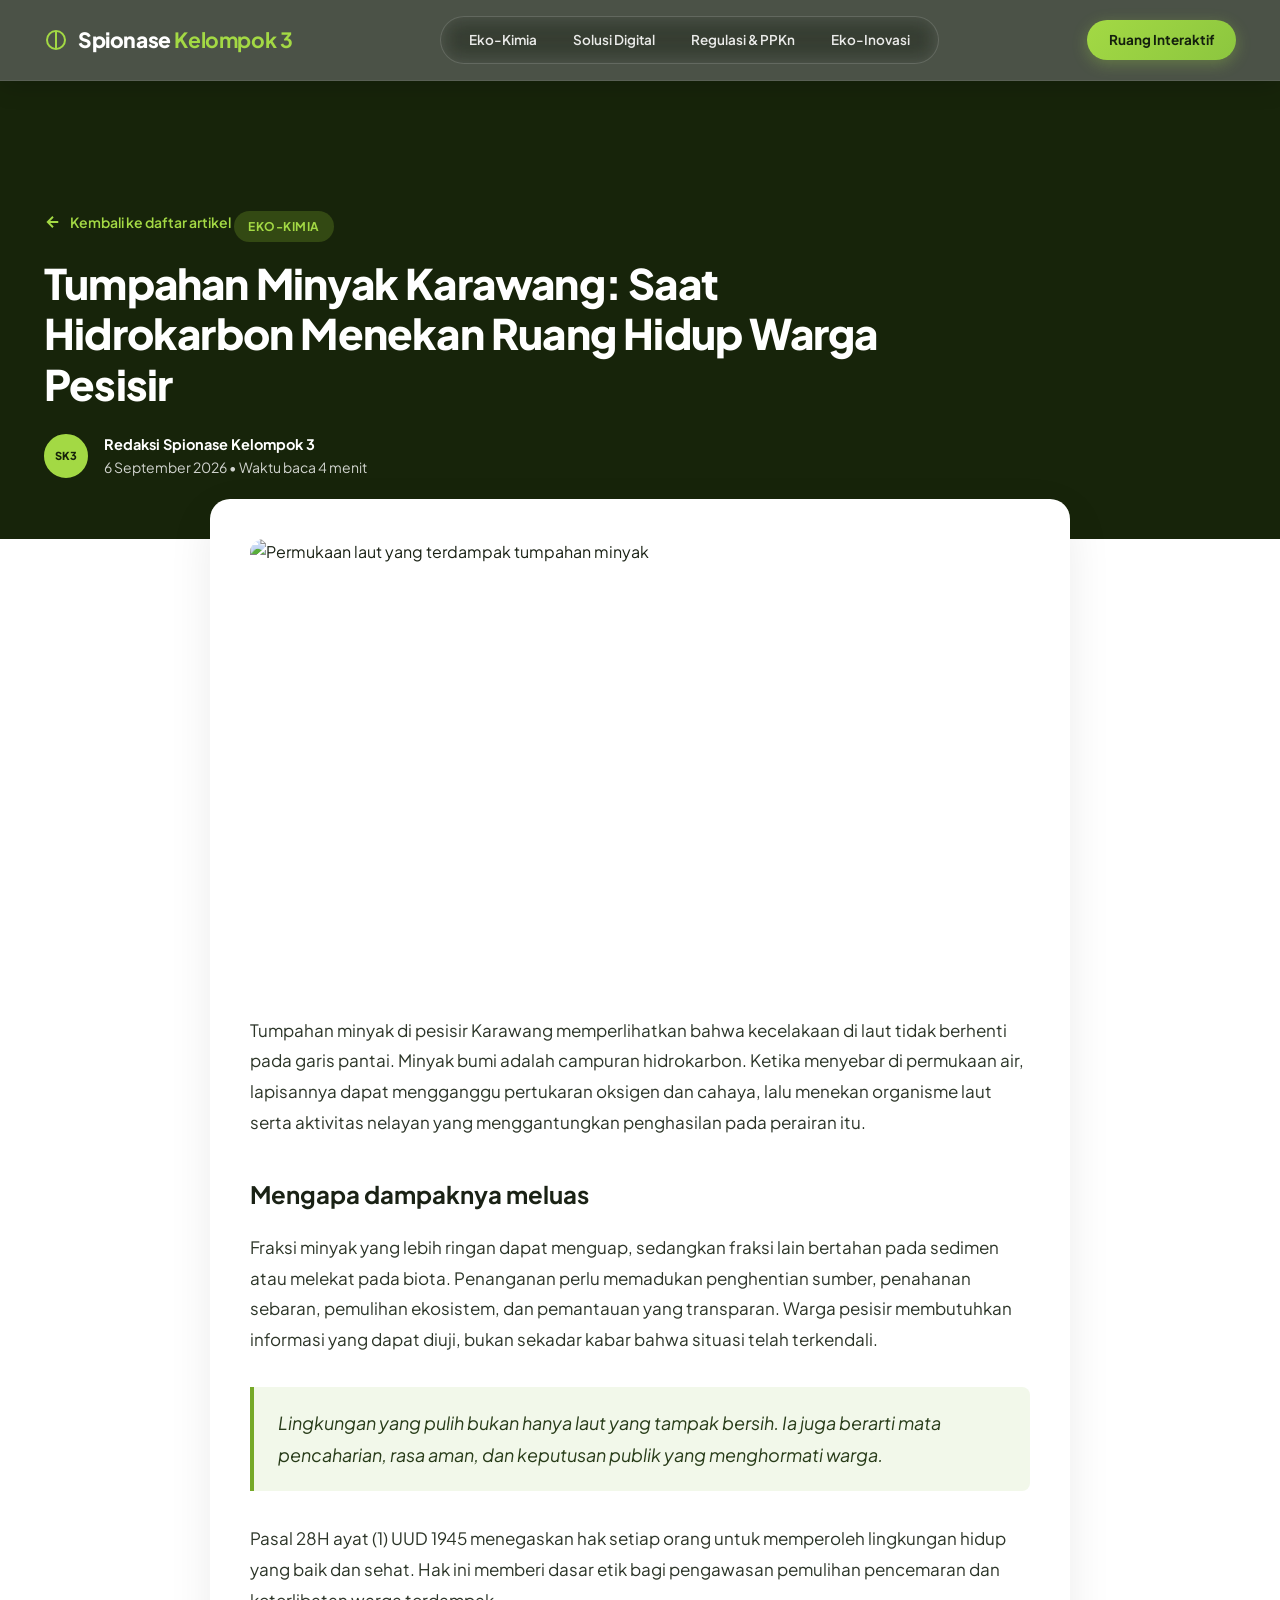
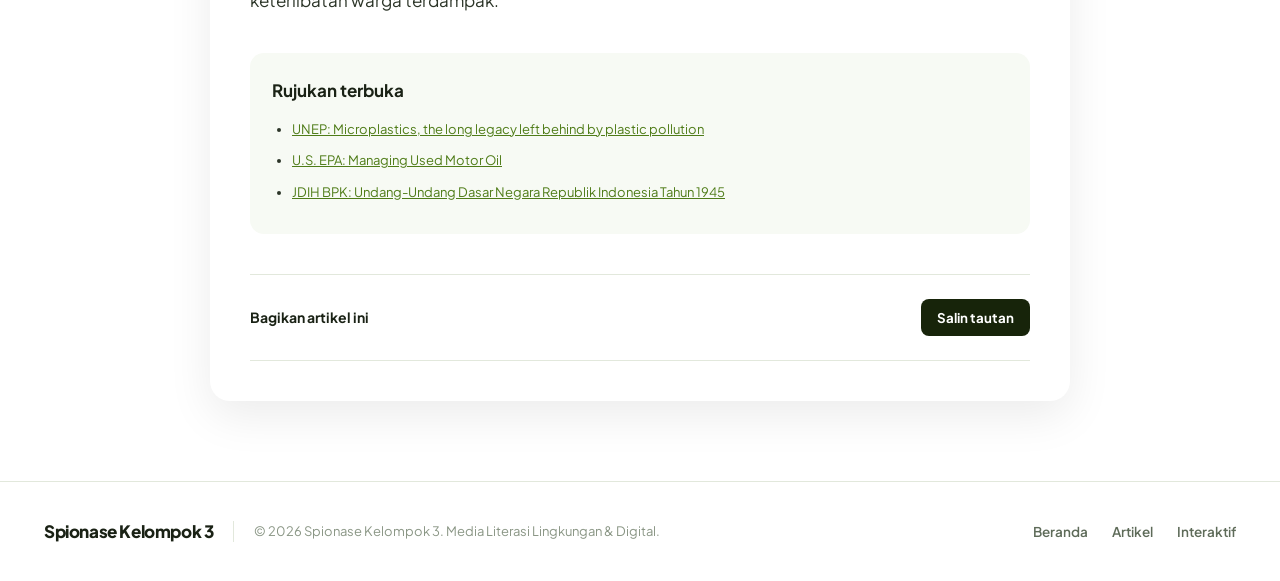
==== commit 7499a62c: "Update application implementation" ====
--- a/article.html
+++ b/article.html
@@ -1,277 +1,43 @@
 <!DOCTYPE html>
-<html lang="en">
+<html lang="id">
 <head>
   <meta charset="UTF-8">
   <meta name="viewport" content="width=device-width, initial-scale=1.0">
-  <title>Detail Artikel - Spionase Kelompok 3</title>
-  <!-- External CSS -->
+  <title>Artikel | Spionase Kelompok 3</title>
   <link rel="stylesheet" href="style.css">
-  <!-- Supabase JS Client Library via CDN -->
-  <script src="https://cdn.jsdelivr.net/npm/@supabase/supabase-js@2"></script>
-  <!-- Supabase Configuration -->
-  <script src="supabase-config.js"></script>
+  <script>(function(){if(localStorage.getItem('spionase-theme')==='dark')document.documentElement.setAttribute('data-theme','dark')})()</script>
 </head>
 <body>
-
-  <!-- ================= Header (Solid Style) ================= -->
-  <header class="header header-solid">
-    <div class="container header-container">
-      <a href="index.html" class="logo">
-        <svg class="logo-icon" viewBox="0 0 24 24">
-          <path d="M12 2C6.48 2 2 6.48 2 12C2 17.52 6.48 22 12 22C17.52 22 22 17.52 22 12C22 6.48 17.52 2 12 2ZM11 19.93C7.05 19.43 4 16.05 4 12C4 7.95 7.05 4.57 11 4.07V19.93ZM13 4.07C16.95 4.57 20 7.95 20 12C20 16.05 16.95 19.43 13 19.93V4.07Z"/>
-        </svg>
-        <span>Spionase <span class="logo-accent">Kelompok 3</span></span>
-      </a>
-
-      <!-- Functional Navigation Dropdowns -->
-      <nav class="nav-links">
-        <div class="nav-item-dropdown">
-          <a href="index.html" class="nav-link">
-            Kategori
-            <svg viewBox="0 0 24 24" fill="none" stroke="currentColor" stroke-width="2.5"><polyline points="6 9 12 15 18 9"></polyline></svg>
-          </a>
-          <div class="nav-dropdown-menu">
-            <a href="index.html?category=TEKNOLOGI" class="dropdown-link-item">🤖 Teknologi & AI</a>
-            <a href="index.html?category=SAINS" class="dropdown-link-item">🔭 Sains & Antariksa</a>
-            <a href="index.html?category=KEAMANAN+SIBER" class="dropdown-link-item">🛡️ Keamanan Siber</a>
-            <a href="index.html?category=SOFTWARE+ENGINEERING" class="dropdown-link-item">💻 Software & Web</a>
-            <a href="index.html?category=INOVASI+KOTA" class="dropdown-link-item">🏙️ Smart City & IoT</a>
-            <a href="index.html?category=BIOTEKNOLOGI" class="dropdown-link-item">🧬 Bioteknologi Medis</a>
-          </div>
-        </div>
-
-        <a href="index.html#popularSection" class="nav-link">Populer</a>
-        <a href="index.html#latestSection" class="nav-link">Terbaru</a>
-        <a href="index.html#newsletter" class="nav-link">Newsletter</a>
-      </nav>
-
-      <div class="header-auth">
-        <a href="auth.html?mode=signin" class="btn-sign-in">Sign In</a>
-        <a href="auth.html?mode=signup" class="btn-sign-up">Sign Up</a>
-      </div>
-    </div>
-  </header>
-
-  <!-- ================= Article Header ================= -->
-  <section class="article-detail-header">
-    <div class="container">
-      <a href="index.html" class="back-link">
-        <svg width="18" height="18" viewBox="0 0 24 24" fill="none" stroke="currentColor" stroke-width="2.5" stroke-linecap="round" stroke-linejoin="round">
-          <line x1="19" y1="12" x2="5" y2="12"></line>
-          <polyline points="12 19 5 12 12 5"></polyline>
-        </svg>
-        Kembali ke Daftar Berita
-      </a>
-      
-      <div id="article-badge" class="article-category-badge">TEKNOLOGI</div>
-      <h1 id="article-title" class="article-detail-title">Perkembangan Kecerdasan Buatan dan Dampaknya Terhadap Masa Depan Industri Digital.</h1>
-      
-      <div class="article-author-meta">
-        <img id="author-avatar" src="https://images.unsplash.com/photo-1534528741775-53994a69daeb?auto=format&fit=crop&w=150&q=80" alt="Penulis" class="author-avatar">
-        <div class="author-info-text">
-          <strong id="author-name">Dimas Wicaksono</strong>
-          <span id="article-date">23 Oktober 2026</span> • <span>Waktu baca 5 menit</span>
-        </div>
-      </div>
-    </div>
-  </section>
-
-  <!-- ================= Article Content ================= -->
-  <main class="container">
-    <div class="article-main-container">
-      <div class="article-hero-img-wrap">
-        <img id="article-image" src="https://images.unsplash.com/photo-1518770660439-4636190af475?auto=format&fit=crop&w=1200&q=80" alt="Gambar Artikel">
-      </div>
-
-      <div id="article-body" class="article-content-body">
-        <!-- Injeksi via JS -->
-      </div>
-
-      <!-- Share section -->
-      <div class="article-share-section">
-        <span class="share-label">Bagikan artikel ini:</span>
-        <div class="share-buttons">
-          <a href="#" class="social-link" aria-label="LinkedIn" onclick="navigator.clipboard.writeText(window.location.href); alert('Tautan berhasil disalin!'); return false;">
-            <svg viewBox="0 0 24 24"><path d="M19 3a2 2 0 0 1 2 2v14a2 2 0 0 1-2 2H5a2 2 0 0 1-2-2V5a2 2 0 0 1 2-2h14m-.5 15.5v-5.3a3.26 3.26 0 0 0-3.26-3.26c-.85 0-1.84.52-2.28 1.3v-1.11h-2.79v8.37h2.79v-4.93c0-.77.62-1.4 1.39-1.4a1.4 1.4 0 0 1 1.4 1.4v4.93h2.75M6.88 8.56a1.68 1.68 0 0 0 1.68-1.68c0-.93-.75-1.69-1.68-1.69a1.69 1.69 0 0 0-1.69 1.69c0 .93.76 1.68 1.69 1.68m1.39 9.94v-8.37H5.5v8.37h2.77z"/></svg>
-          </a>
-          <a href="#" class="social-link" aria-label="Twitter">
-            <svg viewBox="0 0 24 24"><path d="M22.46 6c-.77.35-1.6.58-2.46.69.88-.53 1.56-1.37 1.88-2.38-.83.5-1.75.85-2.72 1.05C18.37 4.5 17.26 4 16 4c-2.35 0-4.27 1.92-4.27 4.29 0 .34.04.67.11.98C8.28 9.09 5.11 7.38 3 4.79c-.37.63-.58 1.37-.58 2.15 0 1.49.75 2.81 1.91 3.56-.71 0-1.37-.2-1.95-.5v.05c0 2.08 1.48 3.82 3.44 4.21a4.22 4.22 0 0 1-1.93.07 4.28 4.28 0 0 0 4 2.98 8.521 8.521 0 0 1-5.33 1.84c-.34 0-.68-.02-1.02-.06C3.44 20.29 5.7 21 8.12 21 16 21 20.33 14.46 20.33 8.79c0-.19 0-.37-.01-.56.84-.6 1.56-1.36 2.14-2.23z"/></svg>
-          </a>
-          <a href="#" class="social-link" aria-label="Facebook">
-            <svg viewBox="0 0 24 24"><path d="M12 2.04C6.5 2.04 2 6.53 2 12.06C2 17.06 5.66 21.21 10.44 21.96V14.96H7.9V12.06H10.44V9.85C10.44 7.34 11.93 5.96 14.22 5.96C15.31 5.96 16.45 6.15 16.45 6.15V8.62H15.19C13.95 8.62 13.56 9.39 13.56 10.18V12.06H16.34L15.89 14.96H13.56V21.96A10 10 0 0 0 22 12.06C22 6.53 17.5 2.04 12 2.04Z"/></svg>
-          </a>
-        </div>
-      </div>
-    </div>
-  </main>
-
-  <!-- ================= Compact Footer ================= -->
-  <footer class="footer-compact" id="footer">
-    <div class="container footer-compact-inner">
-      <div class="footer-compact-brand">
-        <a href="index.html" class="logo">
-          <svg class="logo-icon" viewBox="0 0 24 24">
-            <path d="M12 2C6.48 2 2 6.48 2 12C2 17.52 6.48 22 12 22C17.52 22 22 17.52 22 12C22 6.48 17.52 2 12 2ZM11 19.93C7.05 19.43 4 16.05 4 12C4 7.95 7.05 4.57 11 4.07V19.93ZM13 4.07C16.95 4.57 20 7.95 20 12C20 16.05 16.95 19.43 13 19.93V4.07Z"/>
-          </svg>
-          <span>Spionase Kelompok 3</span>
-        </a>
-        <p>&copy; 2024 Spionase Kelompok 3. Media Berita & Artikel Teknologi.</p>
-      </div>
-      <div class="footer-compact-links">
-        <a href="index.html">Beranda</a>
-        <a href="index.html#popularSection">Populer</a>
-        <a href="index.html#latestSection">Artikel</a>
-        <a href="profile.html">Profil</a>
-      </div>
-    </div>
-  </footer>
-
-  <!-- Auth Script -->
-  <script src="auth.js"></script>
-
-  <!-- Script to load content dynamically based on URL parameter -->
+  <div id="reading-progress-bar"></div>
+  <header class="header header-solid"><div class="container header-container">
+    <a href="index.html" class="logo" aria-label="Spionase Kelompok 3, beranda"><svg class="logo-icon" viewBox="0 0 24 24" aria-hidden="true"><path d="M12 2a10 10 0 1 0 0 20a10 10 0 0 0 0-20Zm-1 2.07v15.86A8 8 0 0 1 4 12a8 8 0 0 1 7-7.93Zm2 0A8 8 0 0 1 20 12a8 8 0 0 1-7 7.93V4.07Z"/></svg><span>Spionase <span class="logo-accent">Kelompok 3</span></span></a>
+    <nav class="nav-links" aria-label="Navigasi utama"><a href="index.html?category=EKO-KIMIA" class="nav-link">Eko-Kimia</a><a href="index.html?category=SOLUSI+DIGITAL" class="nav-link">Solusi Digital</a><a href="index.html?category=PPKN" class="nav-link">Regulasi &amp; PPKn</a><a href="index.html?category=EKO-INOVASI" class="nav-link">Eko-Inovasi</a></nav>
+    <div class="header-auth"><a href="index.html#interaktif" class="btn-sign-up">Ruang Interaktif</a></div>
+  </div></header>
+  <section class="article-detail-header"><div class="container">
+    <a href="index.html" class="back-link"><svg width="18" height="18" viewBox="0 0 24 24" fill="none" stroke="currentColor" stroke-width="2.5" aria-hidden="true"><path d="M19 12H5M12 19l-7-7 7-7"/></svg>Kembali ke daftar artikel</a>
+    <div id="article-badge" class="article-category-badge">EKO-KIMIA</div><h1 id="article-title" class="article-detail-title">Tumpahan Minyak Karawang dan Hak Warga Pesisir</h1>
+    <div class="article-author-meta"><div class="author-monogram" aria-hidden="true">SK3</div><div class="author-info-text"><strong>Redaksi Spionase Kelompok 3</strong><span id="article-date">6 September 2026</span> <span aria-hidden="true">•</span> <span id="article-reading-time">Waktu baca 4 menit</span></div></div>
+  </div></section>
+  <main class="container"><article class="article-main-container"><div class="article-hero-img-wrap"><img id="article-image" src="https://images.unsplash.com/photo-1611273426858-450d8e3c9fce?auto=format&fit=crop&w=1200&q=80" alt="Permukaan laut yang terdampak tumpahan minyak"></div><div id="article-body" class="article-content-body"></div><div class="article-share-section"><span class="share-label">Bagikan artikel ini</span><button type="button" class="btn-copy-link" onclick="copyArticleLink()">Salin tautan</button></div></article></main>
+  <footer class="footer-compact"><div class="container footer-compact-inner"><div class="footer-compact-brand"><a href="index.html" class="logo"><span>Spionase Kelompok 3</span></a><p>&copy; 2026 Spionase Kelompok 3. Media Literasi Lingkungan &amp; Digital.</p></div><div class="footer-compact-links"><a href="index.html">Beranda</a><a href="index.html#popularSection">Artikel</a><a href="index.html#interaktif">Interaktif</a></div></div></footer>
   <script>
-    const articlesData = {
-      "1": {
-        category: "TEKNOLOGI",
-        title: "Perkembangan Kecerdasan Buatan dan Dampaknya Terhadap Masa Depan Industri Digital.",
-        image: "https://images.unsplash.com/photo-1518770660439-4636190af475?auto=format&fit=crop&w=1200&q=80",
-        date: "23 Oktober 2026",
-        author: "Dimas Wicaksono",
-        avatar: "https://images.unsplash.com/photo-1534528741775-53994a69daeb?auto=format&fit=crop&w=150&q=80",
-        content: `
-          <p>Dalam kurun waktu beberapa tahun terakhir, kecerdasan buatan (Artificial Intelligence) telah berevolusi dari sekadar eksperimen laboratorium menjadi tulang punggung revolusi industri digital. Berbagai sektor, mulai dari analisis finansial, kesehatan, hingga manufaktur kini mengandalkan model pembelajaran mesin cerdas untuk mengambil keputusan berbasis data.</p>
-          
-          <h3>1. Otomatisasi Cerdas dan Efisiensi Produktivitas</h3>
-          <p>Teknologi otomasi berbasis AI tidak hanya mengurangi beban pekerjaan administratif yang repetitif, namun juga memungkinkan tim profesional untuk fokus pada inovasi strategis dan penyelesaian masalah yang lebih kompleks.</p>
-
-          <blockquote>
-            "AI bukanlah pengganti manusia, melainkan pengakselerasi potensi manusia dalam menciptakan solusi yang lebih terukur, cepat, dan berdampak luas."
-          </blockquote>
-
-          <h3>2. Transformasi Keterampilan dan Karier Masa Depan</h3>
-          <p>Kebutuhan industri kini mengarah pada keterampilan integrasi AI, rekayasa prompt tingkat lanjut, data engineering, dan keamanan etika algoritma. Generasi profesional dituntut untuk terus mengasah kemampuan adaptasi mereka.</p>
-
-          <ul>
-            <li><strong>Model Bahasa Skala Besar (LLM):</strong> Membantu riset dokumen, penulisan kode, dan customer service otomatis.</li>
-            <li><strong>Computer Vision:</strong> Mempercepat deteksi objek dan inspeksi kualitas sistem.</li>
-            <li><strong>Etika & Keamanan Data:</strong> Memastikan transparansi algoritma dan kepatuhan privasi pengguna.</li>
-          </ul>
-        `
-      },
-      "2": {
-        category: "SAINS",
-        title: "Teleskop Luar Angkasa Generasi Baru Temukan Gugusan Bintang Misterius.",
-        image: "https://images.unsplash.com/photo-1451187580459-43490279c0fa?auto=format&fit=crop&w=1200&q=80",
-        date: "23 Oktober 2026",
-        author: "Nabila Maharani",
-        avatar: "https://images.unsplash.com/photo-1494790108377-be9c29b29330?auto=format&fit=crop&w=150&q=80",
-        content: `
-          <p>Para astronom internasional baru saja merilis citra komposit luar angkasa terbaru yang memperlihatkan struktur cincin konsentris di sekitar galaksi berjarak miliaran tahun cahaya. Penemuan ini membuka lembaran baru dalam mempelajari evolusi materi gelap di alam semesta.</p>
-        `
-      },
-      "3": {
-        category: "KEAMANAN SIBER",
-        title: "Langkah Strategis Memperkuat Pertahanan Keamanan Data Digital di Era Cloud.",
-        image: "https://images.unsplash.com/photo-1550751827-4bd374c3f58b?auto=format&fit=crop&w=1200&q=80",
-        date: "23 Oktober 2026",
-        author: "Rian Pratama",
-        avatar: "https://images.unsplash.com/photo-1507003211169-0a1dd7228f2d?auto=format&fit=crop&w=150&q=80",
-        content: `
-          <p>Seiring migrasi infrastruktur menuju komputasi awan (cloud), pendekatan zero-trust architecture dan enkripsi data end-to-end menjadi standar mutlak untuk mencegah kebocoran informasi krusial perusahaan.</p>
-        `
-      },
-      "4": {
-        category: "SOFTWARE ENGINEERING",
-        title: "Framework Web Terpopuler yang Wajib Dipelajari Pengembang Saat Ini.",
-        image: "https://images.unsplash.com/photo-1498050108023-c5249f4df085?auto=format&fit=crop&w=1200&q=80",
-        date: "23 Oktober 2026",
-        author: "Fajar Nugroho",
-        avatar: "https://images.unsplash.com/photo-1500648767791-00dcc994a43e?auto=format&fit=crop&w=150&q=80",
-        content: `
-          <p>Tinjauan mendalam mengenai evolusi ekosistem web modern, mulai dari arsitektur berbasis komponen, rendering sisi server (SSR), hingga teknik optimasi performa halaman untuk pengalaman pengguna yang mulus.</p>
-        `
-      },
-      "5": {
-        category: "INOVASI KOTA",
-        title: "Penerapan Internet of Things (IoT) dalam Mewujudkan Konsep Smart City Modern.",
-        image: "https://images.unsplash.com/photo-1526374965328-7f61d4dc18c5?auto=format&fit=crop&w=1200&q=80",
-        date: "23 Oktober 2026",
-        author: "Siti Rahmawati",
-        avatar: "https://images.unsplash.com/photo-1573496359142-b8d87734a5a2?auto=format&fit=crop&w=150&q=80",
-        content: `
-          <p>Sensor pintar terhubung di seluruh penjuru kota membantu mengoptimalkan pengaturan lampu jalan, distribusi air bersih, dan pemantauan kualitas udara secara real-time.</p>
-        `
-      },
-      "6": {
-        category: "DESAIN & PRODUK",
-        title: "Prinsip Desain UI/UX yang Meningkatkan Retensi dan Kenyamanan Pengguna.",
-        image: "https://images.unsplash.com/photo-1531403009284-440f080d1e12?auto=format&fit=crop&w=1200&q=80",
-        date: "23 Oktober 2026",
-        author: "Aditya Pratama",
-        avatar: "https://images.unsplash.com/photo-1519085360753-af0119f7cbe7?auto=format&fit=crop&w=150&q=80",
-        content: `
-          <p>Membahas hierarki visual, kontras warna yang ramah mata, serta waktu respons interaksi yang menjadi pembeda utama antara aplikasi biasa dengan produk digital unggulan.</p>
-        `
-      },
-      "7": {
-        category: "EKONOMI DIGITAL",
-        title: "Peluang dan Tantangan Startup Teknologi dalam Ekosistem Bisnis Global.",
-        image: "https://images.unsplash.com/photo-1579546929518-9e396f3cc809?auto=format&fit=crop&w=1200&q=80",
-        date: "23 Oktober 2026",
-        author: "Budi Santoso",
-        avatar: "https://images.unsplash.com/photo-1506794778202-cad84cf45f1d?auto=format&fit=crop&w=150&q=80",
-        content: `
-          <p>Analisis tren pendanaan modal ventura, validasi produk di pasar nyata, dan pengelolaan cash flow berkelanjutan bagi perusahaan rintisan di era suku bunga global.</p>
-        `
-      },
-      "8": {
-        category: "BIOTEKNOLOGI",
-        title: "Inovasi Bioteknologi Medis dalam Percepatan Deteksi Penyakit Kronis.",
-        image: "https://images.unsplash.com/photo-1532094349884-543bc11b234d?auto=format&fit=crop&w=1200&q=80",
-        date: "23 Oktober 2026",
-        author: "Dr. Hendra Gunawan",
-        avatar: "https://images.unsplash.com/photo-1472099645785-5658abf4ff4e?auto=format&fit=crop&w=150&q=80",
-        content: `
-          <p>Pengembangan perangkat diagnosis lab-on-a-chip portabel yang memungkinkan tes sampel darah instan dengan hasil akurat di fasilitas kesehatan pelosok.</p>
-        `
-      },
-      "9": {
-        category: "CLOUD COMPUTING",
-        title: "Membangun Arsitektur Microservices yang Tangguh dan Efisien Biaya.",
-        image: "https://images.unsplash.com/photo-1555066931-4365d14bab8c?auto=format&fit=crop&w=1200&q=80",
-        date: "23 Oktober 2026",
-        author: "Lutfi Hakim",
-        avatar: "https://images.unsplash.com/photo-1517841905240-472988babdf9?auto=format&fit=crop&w=150&q=80",
-        content: `
-          <p>Panduan teknis memecah aplikasi monolitik menjadi layanan mikro modular dengan container orchestration untuk skalabilitas traffic jutaan pengguna.</p>
-        `
-      },
-      "10": {
-        category: "RISET MASA DEPAN",
-        title: "Komputasi Kuantum: Menuju Lompatan Besar Pengolahan Data Kompleks.",
-        image: "https://images.unsplash.com/photo-1507668077129-56e32842fceb?auto=format&fit=crop&w=1200&q=80",
-        date: "23 Oktober 2026",
-        author: "Prof. Irwan Syahputra",
-        avatar: "https://images.unsplash.com/photo-1544005313-94ddf0286df2?auto=format&fit=crop&w=150&q=80",
-        content: `
-          <p>Eksplorasi kemampuan prosesor kuantum dalam memecahkan persamaan matematika rumit yang membutuhkan waktu ribuan tahun pada superkomputer konvensional.</p>
-        `
-      }
+    const sources = `<section class="article-sources"><h3>Rujukan terbuka</h3><ul><li><a href="https://www.unep.org/news-and-stories/story/microplastics-long-legacy-left-behind-plastic-pollution" target="_blank" rel="noopener">UNEP: Microplastics, the long legacy left behind by plastic pollution</a></li><li><a href="https://nepis.epa.gov/Exe/ZyPURL.cgi?Dockey=30004O7I.TXT" target="_blank" rel="noopener">U.S. EPA: Managing Used Motor Oil</a></li><li><a href="https://jdih.bpk.go.id/" target="_blank" rel="noopener">JDIH BPK: Undang-Undang Dasar Negara Republik Indonesia Tahun 1945</a></li></ul></section>`;
+    const data = {
+      '1': ['Eko-Kimia','Tumpahan Minyak Karawang: Saat Hidrokarbon Menekan Ruang Hidup Warga Pesisir','4','https://images.unsplash.com/photo-1611273426858-450d8e3c9fce?auto=format&fit=crop&w=1200&q=80','Permukaan laut yang terdampak tumpahan minyak',`<p>Tumpahan minyak di pesisir Karawang memperlihatkan bahwa kecelakaan di laut tidak berhenti pada garis pantai. Minyak bumi adalah campuran hidrokarbon. Ketika menyebar di permukaan air, lapisannya dapat mengganggu pertukaran oksigen dan cahaya, lalu menekan organisme laut serta aktivitas nelayan yang menggantungkan penghasilan pada perairan itu.</p><h3>Mengapa dampaknya meluas</h3><p>Fraksi minyak yang lebih ringan dapat menguap, sedangkan fraksi lain bertahan pada sedimen atau melekat pada biota. Penanganan perlu memadukan penghentian sumber, penahanan sebaran, pemulihan ekosistem, dan pemantauan yang transparan. Warga pesisir membutuhkan informasi yang dapat diuji, bukan sekadar kabar bahwa situasi telah terkendali.</p><blockquote>Lingkungan yang pulih bukan hanya laut yang tampak bersih. Ia juga berarti mata pencaharian, rasa aman, dan keputusan publik yang menghormati warga.</blockquote><p>Pasal 28H ayat (1) UUD 1945 menegaskan hak setiap orang untuk memperoleh lingkungan hidup yang baik dan sehat. Hak ini memberi dasar etik bagi pengawasan pemulihan pencemaran dan keterlibatan warga terdampak.</p>${sources}`],
+      '2': ['Eko-Kimia','Oli Bekas Bukan Limbah Biasa: Risiko bagi Tanah dan Air','3','https://images.unsplash.com/photo-1558618666-fcd25c85cd64?auto=format&fit=crop&w=1200&q=80','Perawatan kendaraan dan oli bekas',`<p>Oli bekas dari kendaraan dapat membawa kontaminan yang terakumulasi selama pemakaian, termasuk logam dan produk pembakaran. Membuangnya ke tanah, selokan, atau saluran air membuka jalan bagi pencemaran tanah dan air tanah.</p><h3>Kelola, jangan alirkan</h3><p>U.S. Environmental Protection Agency menjelaskan bahwa satu galon oli bekas dapat membuat hingga satu juta galon air tawar tidak layak minum. Angka tersebut mengingatkan bahwa volume kecil pun harus dikumpulkan dalam wadah tertutup dan diserahkan ke titik pengelolaan atau daur ulang yang berwenang.</p><p>Kebiasaan sederhana ini selaras dengan gotong royong kelestarian alam. Bengkel, sekolah, warga, dan pemerintah daerah dapat membangun rantai pengumpulan yang aman. Persatuan pada Sila Ketiga tampak ketika pencegahan dilakukan bersama.</p>${sources}`],
+      '3': ['Eko-Kimia','Mikroplastik di Rantai Pangan: Ancaman Kecil yang Tidak Boleh Diremehkan','4','https://images.unsplash.com/photo-1604187351574-c75ca79f5807?auto=format&fit=crop&w=1200&q=80','Sampah plastik di tepi laut',`<p>Mikroplastik adalah partikel plastik berukuran hingga lima milimeter. Partikel ini dapat berasal dari pecahan plastik yang lebih besar, serat sintetis, dan sumber lain. Di perairan, ia dapat tertelan organisme dan berpindah melalui jejaring makanan.</p><h3>Yang sudah diketahui dan yang masih diteliti</h3><p>UNEP mencatat mikroplastik telah memasuki rantai pangan melalui makanan laut dan manusia dapat terpapar pula melalui air maupun udara. Namun, banyak dampak kesehatan spesifik masih terus diteliti. Bahasa yang hati-hati penting. Kekhawatiran ilmiah bukan izin untuk menulis klaim kesehatan yang belum pasti.</p><p>Pengurangan plastik sekali pakai, pemilahan sampah, dan perbaikan sistem pengelolaan limbah merupakan tindakan hulu. Inovasi bahan perlu diuji dengan pendekatan siklus hidup agar tidak sekadar memindahkan masalah.</p>${sources}`],
+      '4': ['Regulasi & PPKn','Hak atas Lingkungan Sehat: Membaca Pasal 28H dalam Kehidupan Sehari-hari','3','https://images.unsplash.com/photo-1589829085413-56de8ae18c73?auto=format&fit=crop&w=1200&q=80','Dokumen hukum dan lingkungan',`<p>Pasal 28H ayat (1) UUD 1945 menyatakan bahwa setiap orang berhak hidup sejahtera lahir dan batin, bertempat tinggal, serta mendapatkan lingkungan hidup yang baik dan sehat. Lingkungan sehat berkaitan dengan air, udara, ruang hidup, dan perlindungan dari pencemaran.</p><p>Hak ini berjalan bersama tanggung jawab. Warga dapat mencari informasi, menyampaikan pengaduan berdasarkan bukti, serta ikut mengawasi kebijakan. Negara berkewajiban merumuskan dan menjalankan perlindungan yang tidak meninggalkan kelompok terdampak.</p>${sources}`],
+      '5': ['Regulasi & PPKn','Gotong Royong Kelestarian Alam: Praktik Persatuan dalam Sila Ketiga','3','https://images.unsplash.com/photo-1530587191325-3db32d826c18?auto=format&fit=crop&w=1200&q=80','Warga melakukan kegiatan bersih lingkungan',`<p>Sila Ketiga, Persatuan Indonesia, dapat dibaca sebagai dorongan untuk merawat ruang bersama. Sungai tidak memilih siapa yang tinggal di hulunya. Udara juga tidak mengenal batas RT. Masalah lingkungan karena itu membutuhkan kerja lintas kelompok.</p><p>Gotong royong bukan semata kegiatan bersih-bersih. Ia mencakup pemilahan sampah, pemantauan titik pencemaran, pendidikan lingkungan, dan kesediaan berbagi pengetahuan. Dampaknya lebih kuat ketika prakarsa warga didukung fasilitas serta tata kelola yang konsisten.</p>${sources}`],
+      '6': ['Regulasi & PPKn','Musyawarah dan Keadilan Energi Bersih: Membawa Sila Keempat dan Kelima ke Transisi Energi','4','https://images.unsplash.com/photo-1509391366360-2e959784a276?auto=format&fit=crop&w=1200&q=80','Panel surya sebagai energi bersih',`<p>Transisi energi bersih bukan hanya urusan teknologi. Ia menyentuh biaya listrik, pekerjaan, lahan, dan akses energi. Keputusan yang baik perlu lahir melalui musyawarah dengan masyarakat, pekerja, pelaku usaha, serta kelompok yang paling terdampak.</p><p>Sila Keempat menekankan hikmat kebijaksanaan dalam permusyawaratan perwakilan. Sila Kelima mengingatkan tujuan akhirnya, keadilan sosial. Energi bersih patut memperluas manfaat, bukan memperlebar jarak antara yang mampu memasang teknologi dan yang tertinggal.</p>${sources}`],
+      '7': ['Solusi Digital','Kalkulator Jejak Karbon: Alat Bantu untuk Memulai Perubahan yang Terukur','3','https://images.unsplash.com/photo-1473341304170-971dccb5ac1e?auto=format&fit=crop&w=1200&q=80','Lanskap energi terbarukan',`<p>Kalkulator jejak karbon mengubah kebiasaan harian menjadi perkiraan emisi. Hasilnya bukan pengukuran laboratorium. Ia adalah titik awal untuk melihat pola transportasi, penggunaan listrik, dan pilihan konsumsi.</p><p>Gunakan hasilnya untuk menetapkan langkah realistis, seperti mengurangi perjalanan sendiri, menghemat listrik, atau memilih pola makan lebih rendah emisi. Perubahan kecil yang berulang biasanya lebih tahan lama daripada target besar yang segera ditinggalkan.</p>${sources}`],
+      '8': ['Eko-Inovasi','Bioremediasi: Memanfaatkan Mikroorganisme untuk Membantu Pemulihan Pencemaran Minyak','3','https://images.unsplash.com/photo-1416879595882-3373a0480b5b?auto=format&fit=crop&w=1200&q=80','Vegetasi dan pemulihan ekosistem',`<p>Bioremediasi memanfaatkan organisme, terutama mikroorganisme, untuk membantu menguraikan atau mengurangi kontaminan. Dalam pencemaran minyak, teknik ini dapat menjadi bagian dari strategi pemulihan setelah kondisi lokasi, jenis kontaminan, dan keselamatan dinilai secara cermat.</p><p>Ia bukan tombol ajaib. Keberhasilan bergantung pada banyak faktor seperti oksigen, nutrien, suhu, dan karakter minyak. Pemantauan ilmiah dan pelibatan ahli tetap menentukan.</p>${sources}`],
+      '9': ['Eko-Inovasi','Material Alternatif dan Tantangan Mengurangi Mikroplastik','3','https://images.unsplash.com/photo-1558449028-b53a39d100fc?auto=format&fit=crop&w=1200&q=80','Material dan kemasan ramah lingkungan',`<p>Material alternatif dapat membantu mengurangi ketergantungan pada plastik konvensional, tetapi klaim ramah lingkungan perlu dibaca secara utuh. Bahan yang dapat terurai mungkin membutuhkan kondisi pengomposan tertentu. Jika dibuang sembarangan, manfaatnya tidak otomatis muncul.</p><p>Desain yang dapat dipakai ulang, sistem isi ulang, dan pengumpulan pasca-konsumsi tetap penting. Inovasi paling kuat ketika material, perilaku pengguna, dan infrastruktur berjalan searah.</p>${sources}`]
     };
-
-    const urlParams = new URLSearchParams(window.location.search);
-    const articleId = urlParams.get('id') || "1";
-    const data = articlesData[articleId] || articlesData["1"];
-
-    document.getElementById('article-badge').textContent = data.category;
-    document.getElementById('article-title').textContent = data.title;
-    document.getElementById('article-image').src = data.image;
-    document.getElementById('article-date').textContent = data.date;
-    document.getElementById('author-name').textContent = data.author;
-    if (data.avatar) document.getElementById('author-avatar').src = data.avatar;
-    document.getElementById('article-body').innerHTML = data.content;
-    document.title = data.title + " - Spionase Kelompok 3";
+    const article = data[new URLSearchParams(location.search).get('id') || '1'];
+    document.getElementById('article-badge').textContent=article[0]; document.getElementById('article-title').textContent=article[1]; document.getElementById('article-date').textContent='6 September 2026'; document.getElementById('article-reading-time').textContent='Waktu baca '+article[2]+' menit'; const img=document.getElementById('article-image');img.src=article[3];img.alt=article[4];document.getElementById('article-body').innerHTML=article[5];document.title=article[1]+' | Spionase Kelompok 3';
+    function copyArticleLink(){navigator.clipboard.writeText(location.href).then(()=>alert('Tautan artikel telah disalin.'))}
+    (()=>{const bar=document.getElementById('reading-progress-bar');addEventListener('scroll',()=>{const h=document.documentElement.scrollHeight-innerHeight;bar.style.width=(h?Math.min(scrollY/h*100,100):0)+'%'},{passive:true})})();
   </script>
 </body>
 </html>
--- a/style.css
+++ b/style.css
@@ -15,6 +15,8 @@
   --border-color: #e2e8dc;
   --card-bg: #ffffff;
   --body-bg: #ffffff;
+  --section-bg: #f7faf4;
+  --filter-bg: #f7faf4;
   --font-family: 'Plus Jakarta Sans', -apple-system, BlinkMacSystemFont, 'Segoe UI', Roboto, sans-serif;
   --radius-sm: 8px;
   --radius-md: 14px;
@@ -22,7 +24,44 @@
   --radius-pill: 9999px;
   --shadow-sm: 0 2px 8px rgba(0, 0, 0, 0.04);
   --shadow-md: 0 10px 30px rgba(0, 0, 0, 0.08);
+  --card-hover-shadow: 0 20px 50px rgba(0, 0, 0, 0.12);
   --transition: all 0.25s cubic-bezier(0.16, 1, 0.3, 1);
+}
+
+/* ========== Dark Mode Variables ========== */
+[data-theme="dark"] {
+  --text-dark: #e8f0e1;
+  --text-muted: #9ab08e;
+  --text-subtle: #6b8260;
+  --border-color: #2a3a22;
+  --card-bg: #1a2615;
+  --body-bg: #111a0d;
+  --section-bg: #151f10;
+  --filter-bg: #151f10;
+  --shadow-sm: 0 2px 8px rgba(0, 0, 0, 0.25);
+  --shadow-md: 0 10px 30px rgba(0, 0, 0, 0.4);
+  --card-hover-shadow: 0 20px 50px rgba(0, 0, 0, 0.55);
+}
+
+/* ========== Reading Progress Bar ========== */
+#reading-progress-bar {
+  position: fixed;
+  top: 0;
+  left: 0;
+  width: 0%;
+  height: 3px;
+  background: linear-gradient(90deg, #7c3aed, #0ea5e9, #06b6d4);
+  background-size: 200% auto;
+  animation: progressGlow 3s linear infinite;
+  z-index: 99999;
+  border-radius: 0 2px 2px 0;
+  transition: width 0.1s linear;
+  box-shadow: 0 0 8px rgba(124, 58, 237, 0.6), 0 0 16px rgba(6, 182, 212, 0.3);
+}
+
+@keyframes progressGlow {
+  0% { background-position: 0% center; }
+  100% { background-position: 200% center; }
 }
 
 /* Base Reset */
@@ -43,6 +82,7 @@
   line-height: 1.6;
   -webkit-font-smoothing: antialiased;
   -moz-osx-font-smoothing: grayscale;
+  transition: background-color 0.3s ease, color 0.3s ease;
 }
 
 img {
@@ -72,24 +112,27 @@
 }
 
 /* ==========================================================================
-   Header & Interactive Navigation
+   Header & Interactive Navigation — Sticky Glassmorphism
    ========================================================================== */
 .header {
-  position: absolute;
+  position: sticky;
   top: 0;
   left: 0;
   width: 100%;
-  z-index: 100;
-  padding: 20px 0;
-  transition: var(--transition);
-}
-
-.header.header-solid {
-  position: sticky;
-  top: 0;
-  background-color: #15220f;
-  box-shadow: 0 4px 20px rgba(0, 0, 0, 0.15);
+  z-index: 1000;
   padding: 16px 0;
+  background: rgba(15, 25, 10, 0.75);
+  backdrop-filter: blur(20px);
+  -webkit-backdrop-filter: blur(20px);
+  border-bottom: 1px solid rgba(255, 255, 255, 0.08);
+  box-shadow: 0 4px 24px rgba(0, 0, 0, 0.18);
+  transition: all 0.3s ease;
+}
+
+/* Dark Mode Navbar */
+[data-theme="dark"] .header {
+  background: rgba(8, 14, 5, 0.85);
+  border-bottom: 1px solid rgba(255, 255, 255, 0.06);
 }
 
 .header-container {
@@ -120,16 +163,55 @@
   fill: var(--accent-lime);
 }
 
+/* ========== Dark Mode Toggle Button ========== */
+.theme-toggle-btn {
+  display: flex;
+  align-items: center;
+  justify-content: center;
+  width: 38px;
+  height: 38px;
+  border-radius: 50%;
+  background: rgba(255, 255, 255, 0.12);
+  border: 1px solid rgba(255, 255, 255, 0.2);
+  cursor: pointer;
+  color: #ffffff;
+  transition: all 0.3s ease;
+  flex-shrink: 0;
+  position: relative;
+  overflow: hidden;
+}
+
+.theme-toggle-btn:hover {
+  background: rgba(255, 255, 255, 0.22);
+  transform: scale(1.08);
+}
+
+.theme-toggle-btn .icon-sun,
+.theme-toggle-btn .icon-moon {
+  position: absolute;
+  width: 18px;
+  height: 18px;
+  transition: transform 0.5s cubic-bezier(0.34, 1.56, 0.64, 1), opacity 0.3s ease;
+}
+
+/* Default (light mode): show sun, hide moon */
+.theme-toggle-btn .icon-sun  { opacity: 1; transform: rotate(0deg) scale(1); }
+.theme-toggle-btn .icon-moon { opacity: 0; transform: rotate(-90deg) scale(0.5); }
+
+/* Dark mode: show moon, hide sun */
+[data-theme="dark"] .theme-toggle-btn .icon-sun  { opacity: 0; transform: rotate(90deg) scale(0.5); }
+[data-theme="dark"] .theme-toggle-btn .icon-moon { opacity: 1; transform: rotate(0deg) scale(1); }
+
 /* Nav Menu with Interactive Dropdowns */
 .nav-links {
   display: flex;
   align-items: center;
   gap: 8px;
-  background: rgba(255, 255, 255, 0.12);
+  background: rgba(255, 255, 255, 0.10);
   backdrop-filter: blur(12px);
   padding: 6px 14px;
   border-radius: var(--radius-pill);
-  border: 1px solid rgba(255, 255, 255, 0.2);
+  border: 1px solid rgba(255, 255, 255, 0.15);
 }
 
 .nav-item-dropdown {
@@ -490,9 +572,10 @@
    Category Interactive Filter Pill Bar
    ========================================================================== */
 .category-filter-section {
-  padding: 32px 0 10px;
-  background-color: #f7faf4;
+  padding: 28px 0 10px;
+  background-color: var(--filter-bg);
   border-bottom: 1px solid var(--border-color);
+  transition: background-color 0.3s ease;
 }
 
 .category-filter-container {
@@ -512,27 +595,28 @@
 
 .filter-pill {
   padding: 8px 18px;
-  background: #ffffff;
+  background: var(--card-bg);
   border: 1.5px solid var(--border-color);
   border-radius: var(--radius-pill);
   font-size: 13px;
   font-weight: 600;
   color: var(--text-muted);
   cursor: pointer;
-  transition: var(--transition);
+  transition: background 0.25s ease, color 0.25s ease, border-color 0.25s ease, transform 0.2s ease;
 }
 
 .filter-pill:hover {
   background: #f0f6e8;
   color: var(--text-dark);
   border-color: #cbd8c0;
+  transform: translateY(-1px);
 }
 
 .filter-pill.active {
   background: var(--text-dark);
   color: #ffffff;
   border-color: var(--text-dark);
-  box-shadow: 0 4px 12px rgba(0, 0, 0, 0.12);
+  box-shadow: 0 4px 12px rgba(0, 0, 0, 0.18);
 }
 
 .filter-status-text {
@@ -589,15 +673,29 @@
 .featured-card {
   display: flex;
   flex-direction: column;
+  background: var(--card-bg);
+  border-radius: var(--radius-lg);
+  padding: 20px;
+  border: 1px solid var(--border-color);
+  transition: transform 0.3s cubic-bezier(0.16, 1, 0.3, 1),
+              box-shadow 0.3s cubic-bezier(0.16, 1, 0.3, 1),
+              border-color 0.3s ease;
+  will-change: transform;
+}
+
+.featured-card:hover {
+  transform: translateY(-6px) scale(1.012);
+  box-shadow: var(--card-hover-shadow);
+  border-color: transparent;
 }
 
 .featured-img-wrap {
   width: 100%;
   height: 340px;
-  border-radius: var(--radius-md);
+  border-radius: 12px;
   overflow: hidden;
   margin-bottom: 18px;
-  background-color: #f1f3ed;
+  background-color: var(--filter-bg);
 }
 
 .featured-img-wrap img {
@@ -608,7 +706,7 @@
 }
 
 .featured-card:hover .featured-img-wrap img {
-  transform: scale(1.03);
+  transform: scale(1.04);
 }
 
 .featured-title {
@@ -688,42 +786,79 @@
 .latest-grid {
   display: grid;
   grid-template-columns: repeat(3, 1fr);
-  gap: 36px 28px;
-}
-
+  gap: 28px;
+}
+
+/* ===== Bento Grid: Kartu pertama 2x lebih besar ===== */
+.latest-grid .article-link:first-child {
+  grid-column: span 2;
+}
+
+.latest-grid .article-link:first-child .latest-card {
+  flex-direction: row;
+  gap: 24px;
+  align-items: flex-start;
+}
+
+.latest-grid .article-link:first-child .latest-img-wrap {
+  width: 55%;
+  height: 280px;
+  flex-shrink: 0;
+  margin-bottom: 0;
+}
+
+.latest-grid .article-link:first-child .latest-title {
+  font-size: 21px;
+  line-height: 1.3;
+}
+
+/* ===== Micro-interactions: Hover Kartu Latest ===== */
 .latest-card {
   display: flex;
   flex-direction: column;
-  transition: var(--transition);
+  background: var(--card-bg);
+  border-radius: var(--radius-md);
+  padding: 16px;
+  border: 1px solid var(--border-color);
+  transition: transform 0.3s cubic-bezier(0.16, 1, 0.3, 1),
+              box-shadow 0.3s cubic-bezier(0.16, 1, 0.3, 1),
+              border-color 0.3s ease;
+  will-change: transform;
+}
+
+.latest-card:hover {
+  transform: translateY(-7px) scale(1.015);
+  box-shadow: var(--card-hover-shadow);
+  border-color: transparent;
 }
 
 .latest-img-wrap {
   width: 100%;
-  height: 220px;
-  border-radius: var(--radius-md);
+  height: 200px;
+  border-radius: 12px;
   overflow: hidden;
-  margin-bottom: 16px;
-  background-color: #f1f3ed;
+  margin-bottom: 14px;
+  background-color: var(--filter-bg);
 }
 
 .latest-img-wrap img {
   width: 100%;
   height: 100%;
   object-fit: cover;
-  transition: transform 0.35s ease;
+  transition: transform 0.45s ease;
 }
 
 .latest-card:hover .latest-img-wrap img {
-  transform: scale(1.04);
+  transform: scale(1.06);
 }
 
 .latest-title {
-  font-size: 17px;
+  font-size: 16px;
   font-weight: 700;
   line-height: 1.35;
-  margin-bottom: 10px;
-  color: var(--text-dark);
-  transition: var(--transition);
+  margin-bottom: 8px;
+  color: var(--text-dark);
+  transition: color 0.25s ease;
 }
 
 .latest-card:hover .latest-title {
@@ -731,7 +866,7 @@
 }
 
 .latest-desc {
-  font-size: 13.5px;
+  font-size: 13px;
   color: var(--text-muted);
   line-height: 1.55;
 }
@@ -741,9 +876,10 @@
   grid-column: 1 / -1;
   text-align: center;
   padding: 60px 20px;
-  background: #f7faf4;
+  background: var(--section-bg);
   border-radius: var(--radius-lg);
   border: 1px dashed var(--border-color);
+  transition: background-color 0.3s ease;
 }
 
 .empty-state-box h3 {
@@ -1589,10 +1725,83 @@
 /* ==========================================================================
    Shortened & Simplified Footer
    ========================================================================== */
+.interactive-section {
+  background: linear-gradient(180deg, var(--section-bg), var(--body-bg));
+  padding-top: 84px;
+  padding-bottom: 84px;
+}
+
+.interactive-intro {
+  max-width: 720px;
+  margin: -26px 0 32px;
+  color: var(--text-muted);
+  font-size: 15px;
+}
+
+.interactive-grid {
+  display: grid;
+  grid-template-columns: repeat(3, minmax(0, 1fr));
+  gap: 20px;
+}
+
+.interactive-card {
+  padding: 28px;
+  border: 1px solid var(--border-color);
+  border-radius: var(--radius-lg);
+  background: var(--card-bg);
+  box-shadow: var(--shadow-sm);
+}
+
+.icard-header { display: flex; align-items: center; gap: 12px; margin-bottom: 12px; }
+.icard-index { color: var(--primary-green); font-size: 12px; font-weight: 800; letter-spacing: 1.2px; }
+.icard-title { font-size: 18px; line-height: 1.35; color: var(--text-dark); }
+.icard-desc { min-height: 68px; color: var(--text-muted); font-size: 13.5px; line-height: 1.65; }
+.carbon-form { margin-top: 20px; }
+.carbon-row { display: grid; gap: 7px; margin-bottom: 14px; }
+.carbon-row label { font-size: 12px; font-weight: 700; color: var(--text-dark); }
+.carbon-input { width: 100%; padding: 10px 12px; border: 1px solid var(--border-color); border-radius: 8px; background: transparent; color: var(--text-dark); outline: none; }
+.carbon-input:focus { border-color: var(--primary-green); box-shadow: 0 0 0 3px rgba(118,169,40,.12); }
+.btn-carbon-calc, .btn-copy-link { width: 100%; border: 0; border-radius: 8px; padding: 12px 14px; background: #17240a; color: #fff; font-weight: 700; cursor: pointer; }
+.btn-carbon-calc:hover, .btn-copy-link:hover { background: var(--primary-green); }
+.carbon-result { display: none; margin-top: 18px; }
+.carbon-total { display: grid; gap: 6px; padding: 13px; border-left: 3px solid; background: var(--section-bg); }
+.carbon-total-num { font-size: 23px; font-weight: 800; }
+.carbon-total-num small { font-size: 11px; font-weight: 700; }
+.carbon-level-badge { width: max-content; padding: 3px 8px; border-radius: 999px; color: #fff; font-size: 11px; font-weight: 700; }
+.carbon-breakdown { display: grid; gap: 5px; margin: 12px 0; font-size: 12px; color: var(--text-muted); }
+.carbon-tips, .emoji-total-text, .poll-total-text { font-size: 12px; color: var(--text-muted); }
+.emoji-grid { display: grid; grid-template-columns: repeat(3, 1fr); gap: 8px; margin-top: 20px; }
+.emoji-btn { display: grid; justify-items: center; gap: 3px; padding: 10px 4px; border: 1px solid var(--border-color); border-radius: 10px; background: transparent; color: var(--text-dark); cursor: pointer; }
+.emoji-btn:hover, .emoji-btn-active { border-color: var(--primary-green); background: rgba(118,169,40,.09); }
+.emoji-icon { min-height: 21px; font-size: 17px; }
+.emoji-label, .emoji-count { font-size: 10px; font-weight: 700; }
+.emoji-count { color: var(--primary-green); }
+.emoji-total-text { margin-top: 14px; }
+.poll-options { display: grid; gap: 9px; margin-top: 20px; }
+.poll-option-btn { padding: 11px 12px; border: 1px solid var(--border-color); border-radius: 8px; background: transparent; color: var(--text-dark); text-align: left; font-size: 12px; font-weight: 600; cursor: pointer; }
+.poll-option-btn:hover { border-color: var(--primary-green); background: rgba(118,169,40,.09); }
+.poll-results { margin-top: 18px; }
+.poll-result-row { display: grid; grid-template-columns: 1fr 80px 30px; align-items: center; gap: 8px; margin-top: 11px; font-size: 11px; }
+.poll-bar-wrap { height: 7px; overflow: hidden; border-radius: 999px; background: var(--section-bg); }
+.poll-bar-fill { height: 100%; border-radius: inherit; background: var(--primary-green); transition: width .35s ease; }
+.poll-result-pct { font-weight: 800; color: var(--primary-green); }
+.poll-reset-link { margin-top: 16px; }
+.btn-reset-poll { border: 0; background: none; color: var(--primary-green); font-weight: 700; cursor: pointer; }
+.author-monogram { display: grid; place-items: center; width: 44px; height: 44px; border: 2px solid var(--accent-lime); border-radius: 50%; color: #17240a; background: var(--accent-lime); font-size: 11px; font-weight: 800; }
+.article-sources { margin-top: 38px; padding: 22px; border-radius: var(--radius-md); background: var(--section-bg); }
+.article-sources h3 { margin: 0 0 12px; font-size: 17px; }
+.article-sources ul { list-style: disc; margin: 0 0 0 20px; }
+.article-sources li { margin-bottom: 8px; font-size: 13px; }
+.article-sources a { color: #4f7c18; text-decoration: underline; }
+.article-share-section .btn-copy-link { width: auto; padding: 10px 16px; }
+
+@media (max-width: 980px) { .interactive-grid { grid-template-columns: 1fr; } .icard-desc { min-height: auto; } }
+
 .footer-compact {
-  background-color: #ffffff;
+  background-color: var(--card-bg);
   border-top: 1px solid var(--border-color);
   padding: 36px 0;
+  transition: background-color 0.3s ease;
 }
 
 .footer-compact-inner {
@@ -1651,6 +1860,25 @@
     grid-template-columns: repeat(2, 1fr);
   }
 
+  /* Bento first card back to normal on tablet */
+  .latest-grid .article-link:first-child {
+    grid-column: span 2;
+  }
+
+  .latest-grid .article-link:first-child .latest-card {
+    flex-direction: column;
+  }
+
+  .latest-grid .article-link:first-child .latest-img-wrap {
+    width: 100%;
+    height: 240px;
+    margin-bottom: 14px;
+  }
+
+  .latest-grid .article-link:first-child .latest-title {
+    font-size: 18px;
+  }
+
   .profile-layout {
     grid-template-columns: 1fr;
   }
@@ -1674,7 +1902,7 @@
   }
 
   .hero {
-    padding: 120px 0 60px;
+    padding: 80px 0 60px;
     min-height: auto;
   }
 
@@ -1688,6 +1916,21 @@
 
   .latest-grid {
     grid-template-columns: 1fr;
+  }
+
+  /* Bento fully collapsed on mobile */
+  .latest-grid .article-link:first-child {
+    grid-column: span 1;
+  }
+
+  .latest-grid .article-link:first-child .latest-card {
+    flex-direction: column;
+  }
+
+  .latest-grid .article-link:first-child .latest-img-wrap {
+    width: 100%;
+    height: 200px;
+    margin-bottom: 14px;
   }
 
   .side-card {
